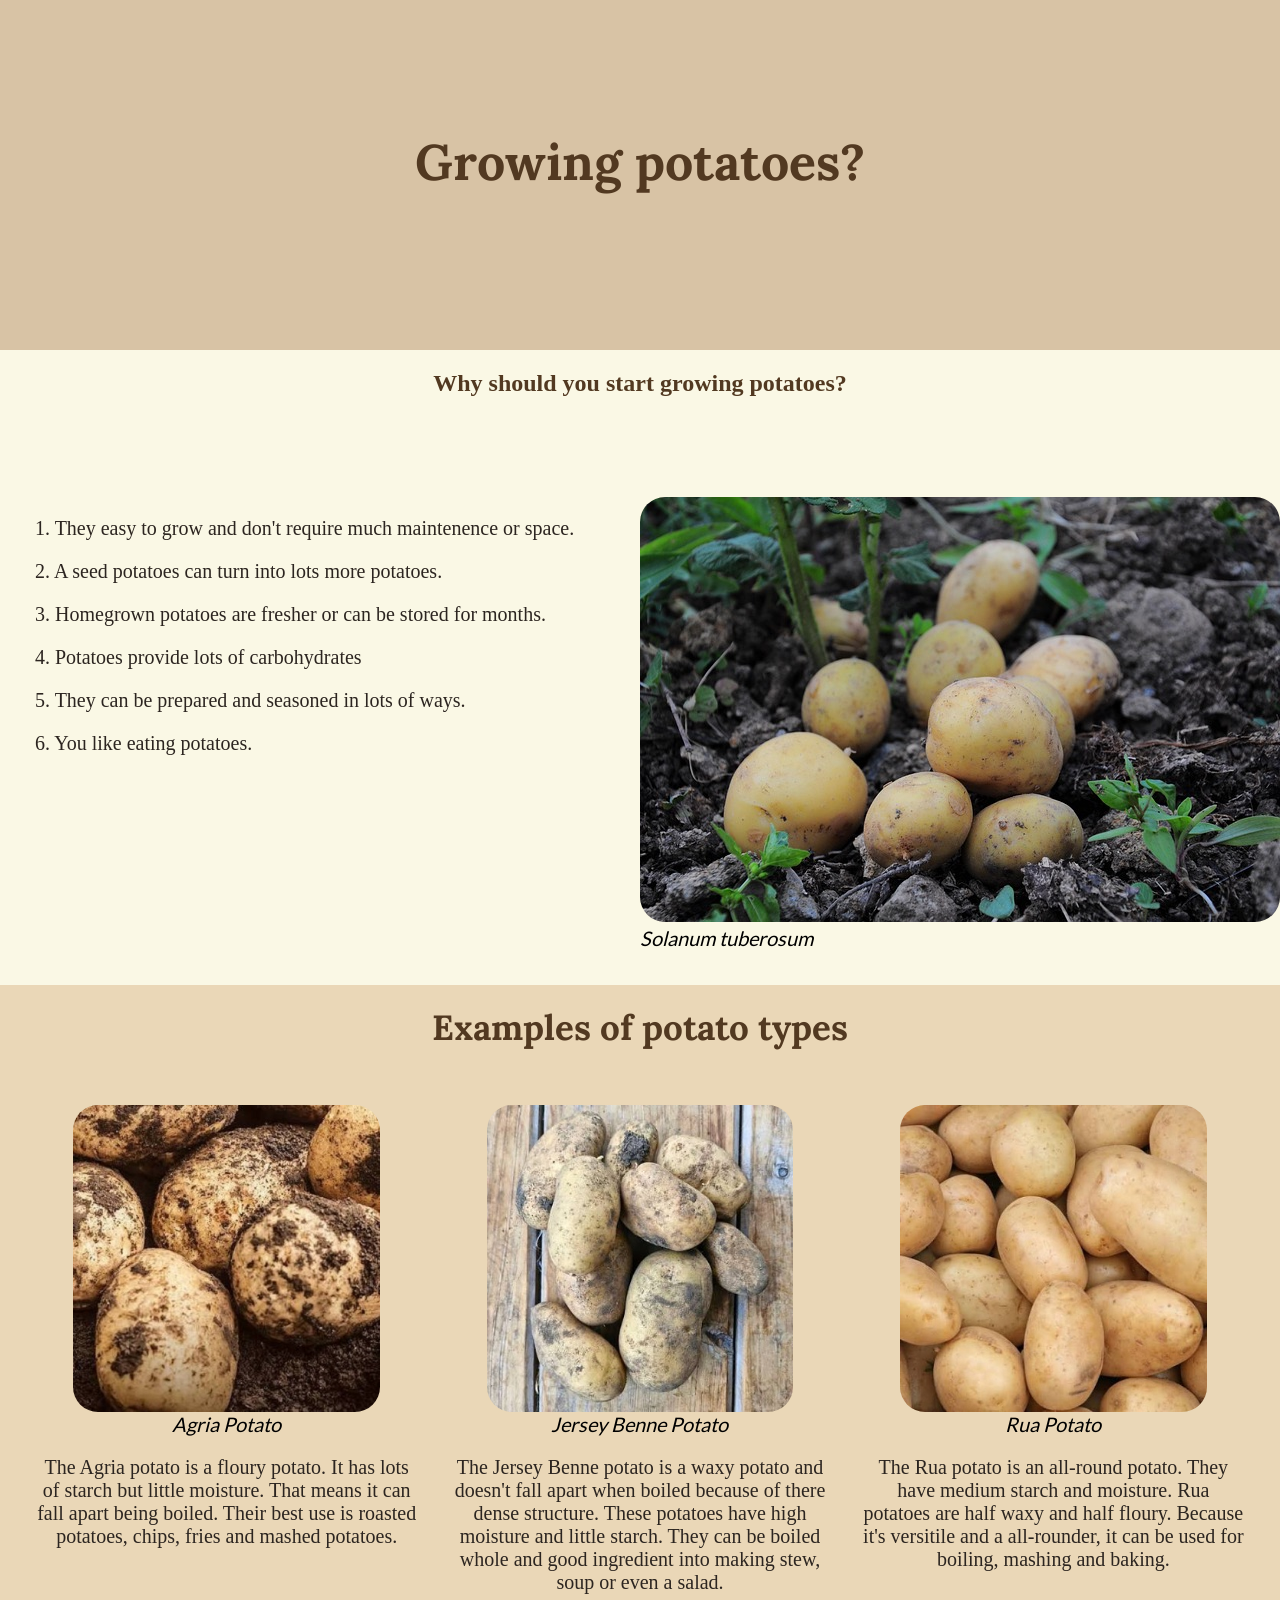
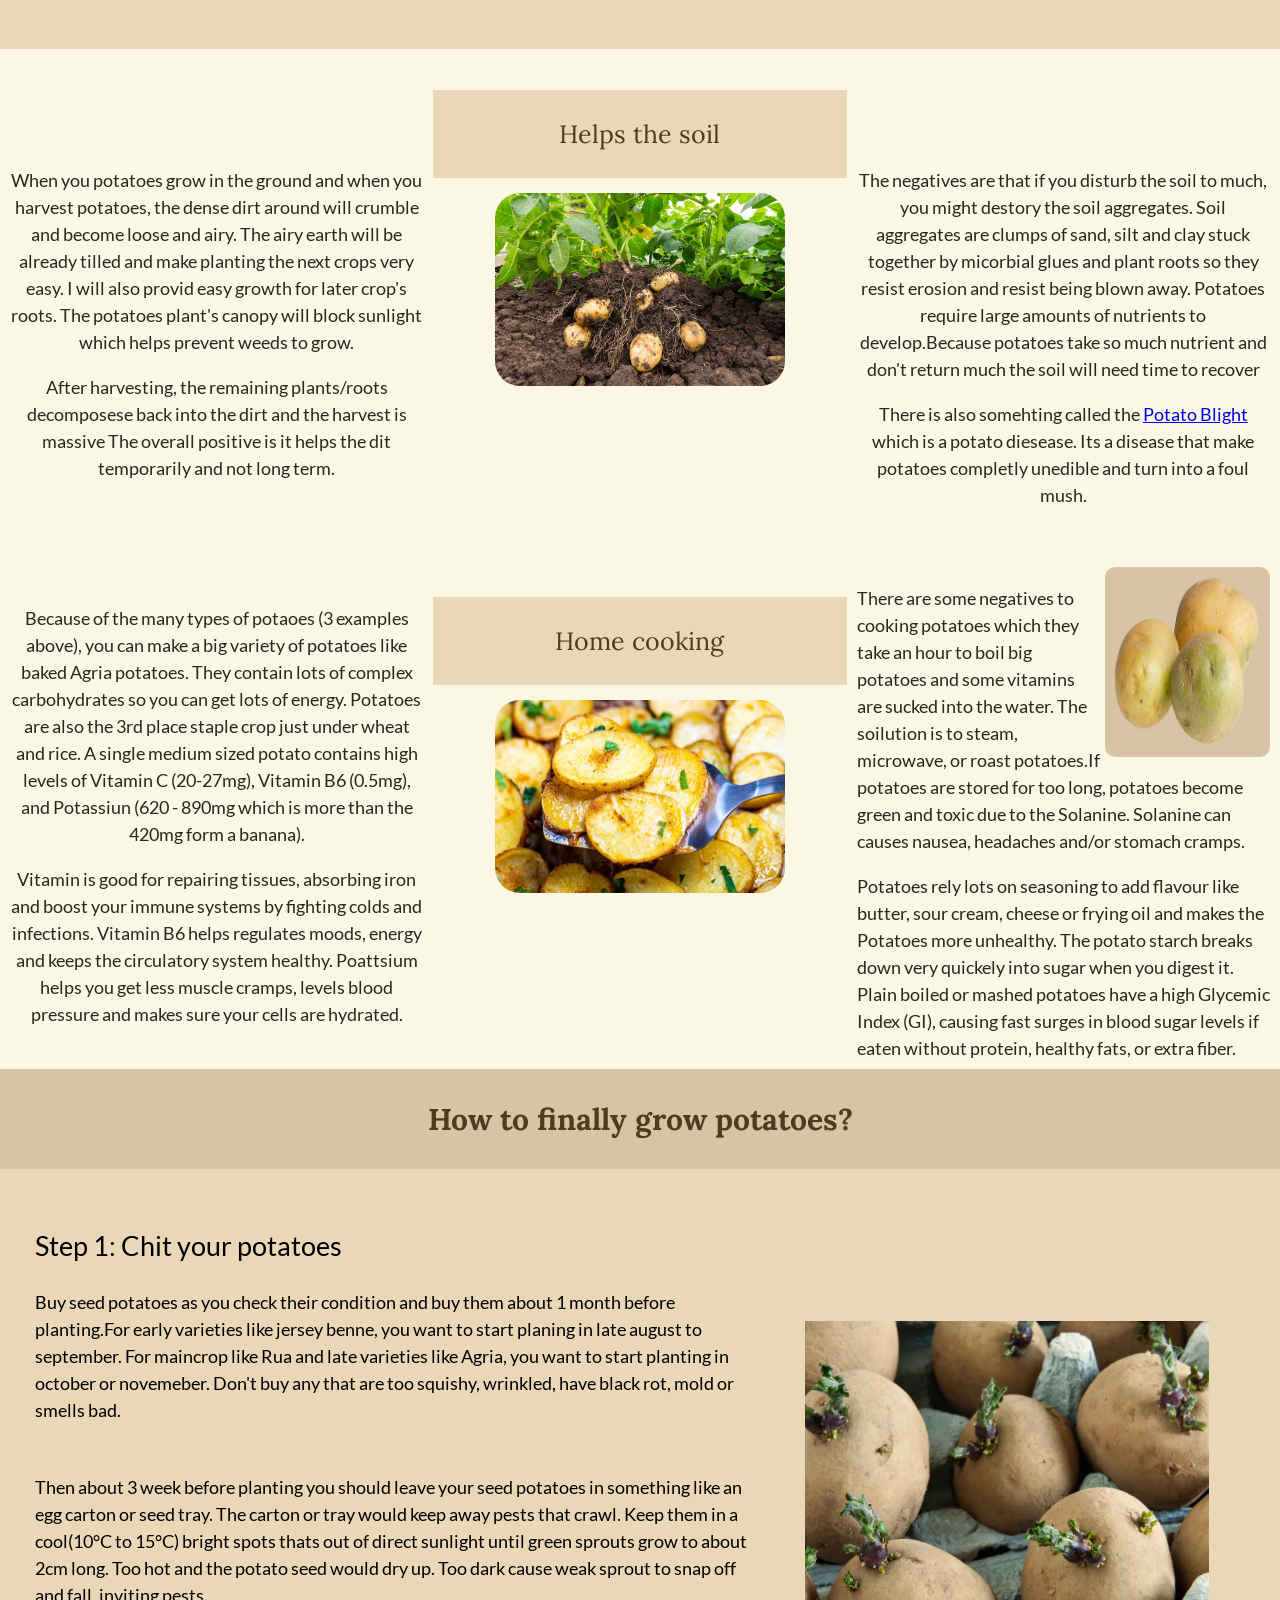
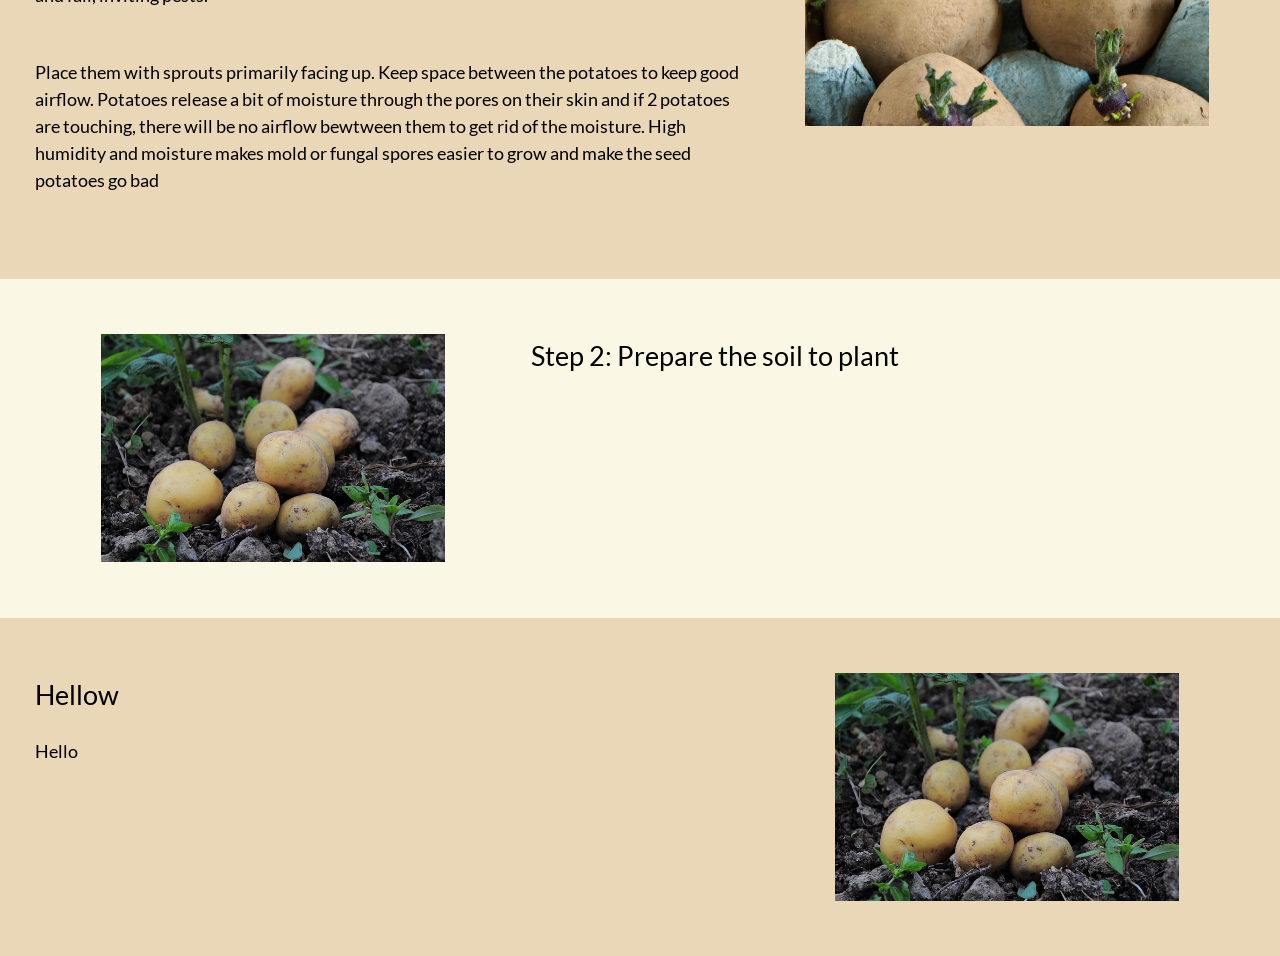
==== Index.html @ 41717a01 "+rounded image + Step 2 begining finsiheds Step1" ====
<!DOCTYPE html>
<html lang="en">
<head>
    <meta charset="UTF-8">
    <meta name="viewport" content="width=device-width, initial-scale=1.0">
    <link rel="stylesheet" href="Style.css">
    <title>Document</title>
</head>
<body class="body">
    <!--Main banner-->
    <section class="headerbg">
        <h1 class="header">Growing potatoes?</h1>
    </section>
    <h2 class="introh2">
        Why should you start growing potatoes?
        </h2>
      <!--Two columns layout start-->
      <section class="intro">
        <div class="text-1">
           <p>1. They easy to grow and don't require much maintenence or space.</p> 
           <p>2. A seed potatoes can turn into lots more potatoes. </p>
           <p>3. Homegrown potatoes are fresher or can be stored for months.</p>
           <p>4. Potatoes provide lots of carbohydrates</p>
           <p>5. They can be prepared and seasoned in lots of ways.</p>
           <p>6. You like eating potatoes.</p>
        </div>
        <div class="intro-img">
            <img src="./Images/intro-potato.jpg" alt="potato-garden" class="img">
            <div class="image-text">Solanum tuberosum</div>
        </div>
      </section>
      <!---grid heading-->
      <section class="gridhead">
        Examples of potato types
      </section>
      <!---A grid layout of Potato types-->
      <section class="grid">
      <div class="Potato-img">
      <img src="./Images/agria.jpg" alt="Agria" class="grid-img">
            <div class="image-text">Agria Potato</div>
      <p class="gridtext">The Agria potato is a floury potato. It has lots of starch but little moisture. That means it can fall apart being boiled. Their best use is roasted potatoes, chips, fries and mashed potatoes.</p>
      </div>
      <div class="Potato-img">
      <img src="./Images/jersey-benne.jpg" alt="Jersey-Benne" class="grid-img">
            <div class="image-text">Jersey Benne Potato</div>
      <p class="gridtext">The Jersey Benne potato is a waxy potato and doesn't fall apart when boiled because of there dense structure. These potatoes have high moisture and little starch. They can be boiled whole and good ingredient into making stew, soup or even a salad.</p>
      </div>
      <div class="Potato-img">
      <img src="./Images/rua.jpg" alt="Rua" class="grid-img">
            <div class="image-text">Rua Potato</div>
      <p class="gridtext">The Rua potato is an all-round potato. They have medium starch and moisture. Rua potatoes are half waxy and half floury. Because it's versitile and a all-rounder, it can be used for boiling, mashing and baking.</p>
      </div>
      </section>
      <!---Grid variation for uses of potatoes-->
      <section class="grid2">
        <div class="grid2-text">
      <p>When you potatoes grow in the ground and when you harvest potatoes, the dense dirt around will crumble and become loose and airy. The airy earth will be already tilled and make planting the next crops very easy. I will also provid easy growth for later crop's roots. The potatoes plant's canopy will block sunlight which helps prevent weeds to grow. </p>
      <p>After harvesting, the remaining plants/roots decomposese back into the dirt and the harvest is massive  The overall positive is it helps the dit temporarily and not long term.</p>
        </div>
        <div class="grid2-grid">
          <div class="titlebox">Helps the soil</div>
          <img src="./Images/potato-soil.jpg" alt="Potato in soil" class="grid2-img">
        </div>
          <div class="grid2-text">
      <p>The negatives are that if you disturb the soil to much, you might destory the soil aggregates. Soil aggregates are clumps of sand, silt and clay stuck together by micorbial glues and plant roots so they resist erosion and resist being blown away. Potatoes require large amounts of nutrients to develop.Because potatoes take so much nutrient and don't return much the soil will need time to recover</p> 
      <p>There is also somehting called the <a href="Blight.html">Potato Blight</a> which is a potato diesease. Its a disease that make potatoes completly unedible and turn into a foul mush.</p> 
        </div>
          <div class="grid2-text3">
      <p>Because of the many types of potaoes (3 examples above), you can make a big variety of potatoes like baked Agria potatoes. They contain lots of complex carbohydrates so you can get lots of energy. Potatoes are also the 3rd place staple crop just under wheat and rice. A single medium sized potato contains high levels of Vitamin C (20-27mg), Vitamin B6 (0.5mg), and Potassiun (620 - 890mg which is more than the 420mg form a banana).</p>
      <p> Vitamin is good for repairing tissues, absorbing iron and boost your immune systems by fighting colds and infections. Vitamin B6 helps regulates moods, energy and keeps the circulatory system healthy.  Poattsium helps you get less muscle cramps, levels blood pressure and makes sure your cells are hydrated.</p>
        </div>
        <div class="grid2-grid">
          <div class="titlebox">Home cooking</div>
          <img src="./Images/baked-potato.jpg" alt="Baked-potato" class="grid2-img">
        </div>
        <div class="grid2-text4"><img src="./Images/green-potato.jpg" alt="green-potato" class="grid2-img4">
      <p>There are some negatives to cooking potatoes which they take an hour to boil big potatoes and some vitamins are sucked into the water. The soilution is to steam, microwave, or roast potatoes.If potatoes are stored for too long, potatoes become green and toxic due to the Solanine. Solanine can causes nausea, headaches and/or stomach cramps.</p>
      
      <p>Potatoes rely lots on seasoning to add flavour like butter, sour cream, cheese or frying oil and makes the Potatoes more unhealthy. The potato starch breaks down very quickely into sugar when you digest it. Plain boiled or mashed potatoes have a high Glycemic Index (GI), causing fast surges in blood sugar levels if eaten without protein, healthy fats, or extra fiber. </p>
        </div>
      </section>
      <!---The first sub header banner-->
      <section class="bannerbg1">
        <h3 class="bannertext1">
        How to finally grow potatoes?
      </h3>
      </section>
      <!---Alternating format steps-->
      <section class="alt2">
        <div class="s1text">
          <h1>Step 1: Chit your potatoes</h1>
          <p class="T1">Buy seed potatoes as you check their condition and buy them about 1 month before planting.For early varieties like jersey benne, you want to start planing in late august to september. For maincrop like Rua and late varieties like Agria, you want to start planting in october or novemeber. Don't buy any that are too squishy, wrinkled, have black rot, mold or smells bad.</p>
          <p class="T1">Then about 3 week before planting you should leave your seed potatoes in something like an egg carton or seed tray. The carton or tray would keep away pests that crawl. Keep them in a cool(10°C to 15°C) bright spots thats out of direct sunlight until green sprouts grow to about 2cm long. Too hot and the potato seed would dry up. Too dark cause weak sprout to snap off and fall, inviting pests.</p>
          <p class="T1"> Place them with sprouts primarily facing up. Keep space between the potatoes to keep good airflow. Potatoes release a bit of moisture through the pores on their skin and if 2 potatoes are touching, there will be no airflow bewtween them to get rid of the moisture. High humidity and moisture makes mold or fungal spores easier to grow and make the seed potatoes go bad</p>
        </div>
        <div class="s1image">
        <img src="./Images/chit-potatoes.jpg" alt="potato-garden" class="img">
        </div>
      </section>
      <section class="alt1">
        <div class="s1image">
        <img src="./Images/intro-potato.jpg" alt="potato-garden" class="img">
        </div>
        <div class="s1text">
          <h1>Step 2: Prepare the soil to plant</h1>
          
        </div>
      </section>
      <section class="alt2">
        <div class="s1text">
          <h1>Hellow</h1>
          Hello
        </div>
        <div class="s1image">
        <img src="./Images/intro-potato.jpg" alt="potato-garden" class="img">
        </div>
      </section>
</body>
---- Style.css ----
@font-face {
    font-family: 'Lora-Local';
    src: url('fonts/Lora/Lora-VariableFont_wght.ttf') format('truetype');
    font-weight: 100 900; 
    font-style: normal;
}
@font-face {
    font-family: 'Lota-Local';
    src: url('fonts/Lato/Lato-Regular.ttf') format('truetype');
    font-weight: 100 900; 
    font-style: normal;
}

.body{
    margin: 0px;
    background-color: #FAF8E5;
}

.headerbg{
    height: 350px;
    background-color: #D8C3A5;
}

.header{
    color: #523921;
    text-align: center;
    transform: translateY(130px); /*this will move the header text down*/
    font-size: 50px;
    font-family:"Lora-Local", serif;
    margin-top: 0px;
}

.intro{
    display: grid;
    grid-template-columns: 3fr 2fr;
    margin: 35px 0px 35px 35px;
    gap: 20px;
}

.introh2{
    text-align: center;
    margin-bottom: 100px;
    color: #523921;
}

.img{
    border-radius: 25px;
}
.text-1{
    font-size: 20px;
    color:#2C2520;
}

.image-text{
    font-family: "Lota-Local", serif;
    font-style: italic;
    font-size: 20px;
}

.gridhead{
    background-color: #EAD7B7;
    text-align: center;
    font-size: 35px;
    font-family: "Lora-Local", serif;
    color:#523921;
    padding: 20px;
    font-weight: bold;
}

.grid{
    display: grid;
    grid-template-columns: 1fr 1fr 1fr;
    padding: 35px;
    gap: 30px;
    min-height: 300px;
    background-color: #EAD7B7;
    height: auto;
    align-items: start; /*keeps boxs  thatsame length*/
    
}

.gridtext{
    font-size: 20px;
    font-family: "Lota-Local, serif";
    color: #2C2520;
}

.Potato-img{
    display: flex; /*this push the inside of the grid layout into the boxes so they don't leak out*/
    flex-direction: column;
    align-items: center;
    text-align: center;
    height: auto;
    border-radius: 25px;
}

.grid-img{
    height: 80%;
    width: 80%;
    border-radius: 25px;
}

.grid2{
    display: grid;
    grid-template-columns: 1fr 1fr 1fr;
    gap: 10px;
    max-height: 1000px;
    margin-left: 10px;
    margin-right: 10px;
    margin-bottom: 20px;
}

.grid2-text{
    text-align: center;
    font-family: "Lota-Local",serif;
    color: #2C2520;
    line-height: 1.5;
    font-size: 18px;
    transform: translateY(100px);
}


.titlebox{
    height: 88px;
    width: 100%;
    background-color: #EAD7B7;
    margin-bottom: 15px ;
    display: flex;
    justify-content: center;
    align-items: center;
    font-family: "Lora-Local",serif;
    font-size: 25px;
    color: #523921;
}

.grid2-grid{
    display: flex;
    flex-direction: column;
    align-items: center;
    justify-content: center;
    text-align: center;
    margin-bottom: 30px;
    margin-top: 30px;
}

.grid2-img{
    width: 70%;
    height: auto;
    border-radius: 25px;
}

.grid2-text3{
    text-align: center;
    font-family: "Lota-Local",serif;
    color: #2C2520;
    margin-top: 130px;
    line-height: 1.5;
    font-size: 18px;
    transform: translateY(20px);
}

.grid2-text4{
    text-align: left;
    font-family: "Lota-Local",serif;
    color: #2C2520;
    margin-top: 130px;
    line-height: 1.5;
    font-size: 18px;
}

.grid2-img4{
    width: 35%;
    height: 35%;
    margin-left: 5px;
    float: right; /* shift the image to the right top automatically*/
    background-color: #D8C3A5;
    padding: 10px;
    border-radius: 10px;
}


.bannertext1{
    text-align: center;
    font-family: "Lora-Local", serif;
    color: #523921;
    font-size: 30px;
}

.bannerbg1{
    height: 100px;
    background-color:#D8C3A5;;
    display: flex;
    align-items: center;
    justify-content: center;
}

.alt1{
    display: grid;
    grid-template-columns: 2fr 3fr;
    padding: 35px 35px 35px 35px;
    gap: 20px;
    min-height: 200px;
}

.alt2{
    display: grid;
    grid-template-columns: 3fr 2fr;
    padding: 35px 35px 35px 35px;
    gap: 20px;
    min-height: 200px;
    background-color: #EAD7B7;
}

.s1image{
    display: flex;
    justify-content: center;
    align-items: center;
}

.s1image img{
    width: 85%;
    height: 85%;
    object-fit: contain; 
    align-items: center;
    border-radius: 25px;
}

.s1text{
    font-family: "Lota-Local", serif;
    font-size: 18px;
    line-height: 1.5;
}

.T1{
    margin-bottom: 50px;
}
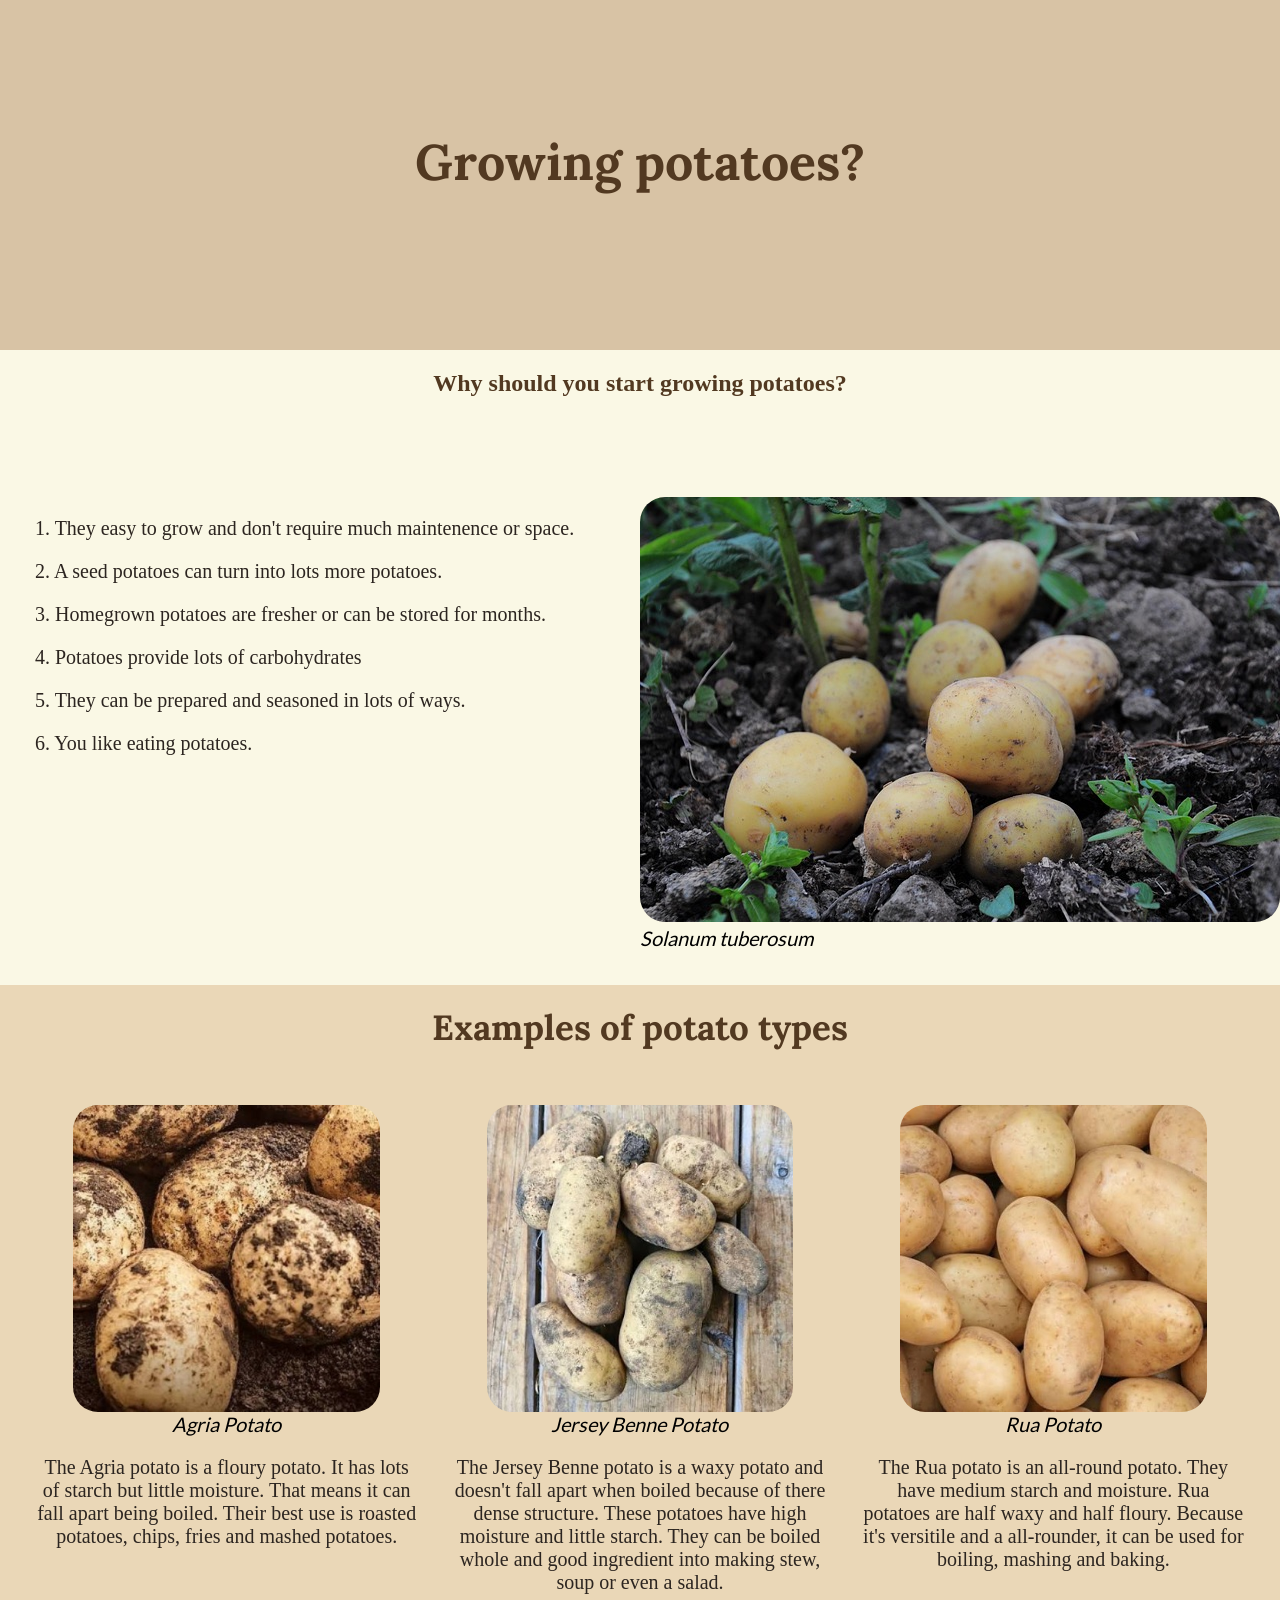
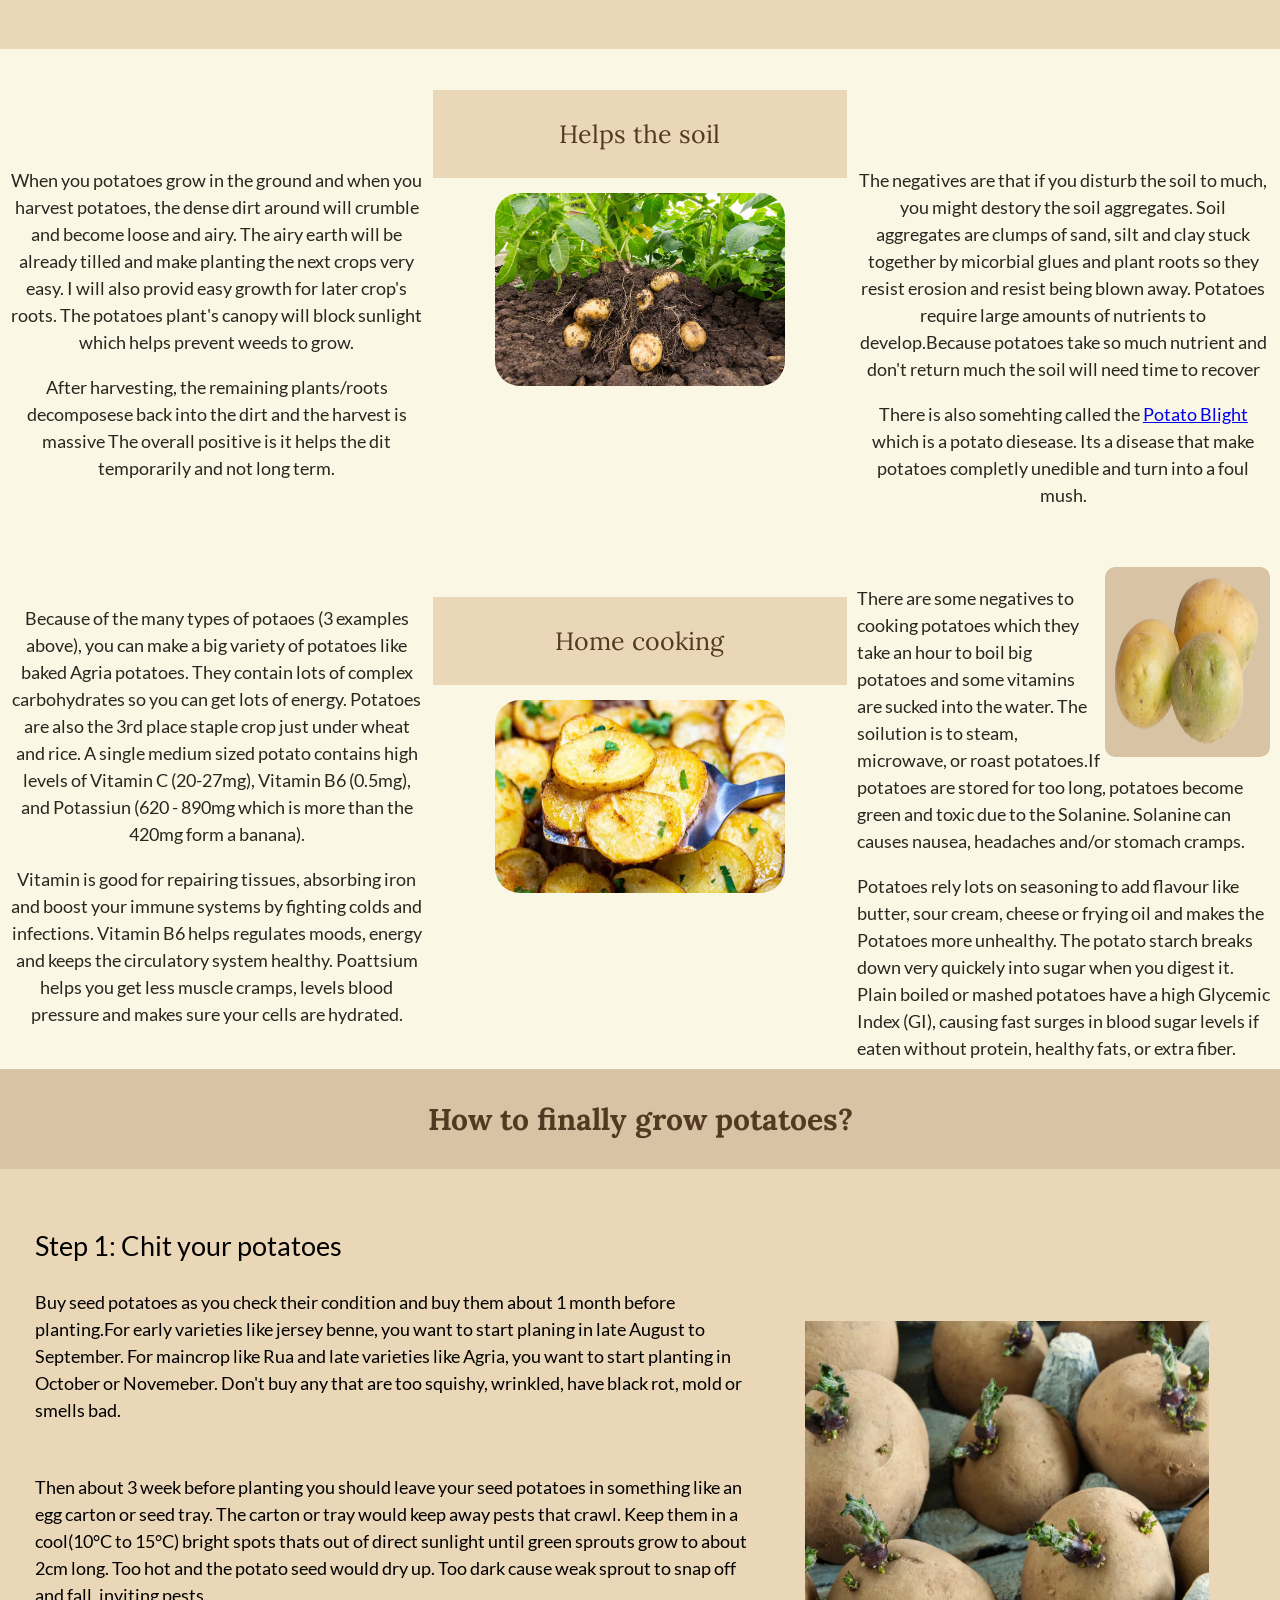
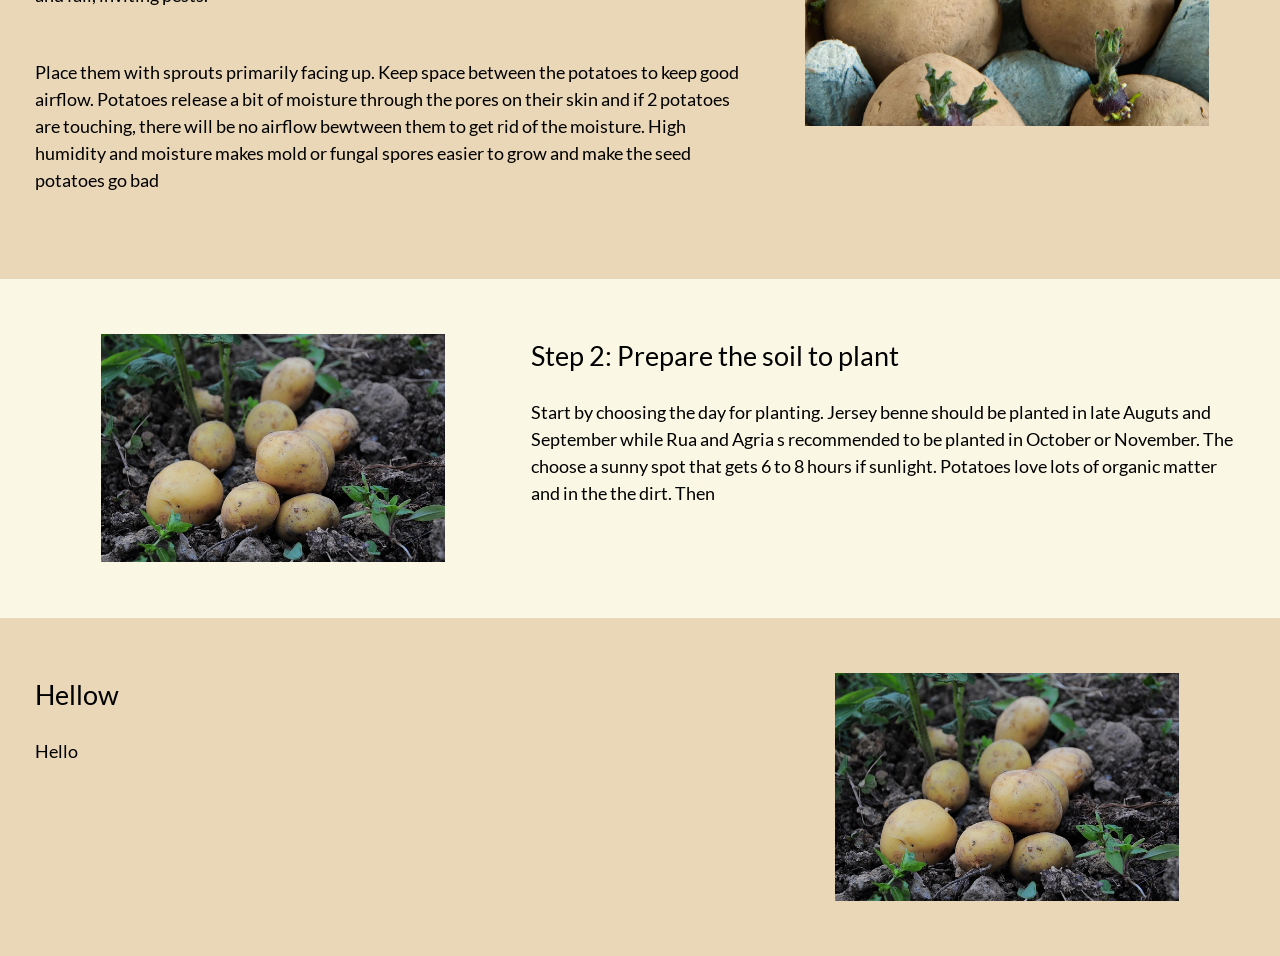
==== commit 8a6af2a7: "includ ethsi into the prevoius commit" ====
--- a/Index.html
+++ b/Index.html
@@ -89,7 +89,7 @@
       <section class="alt2">
         <div class="s1text">
           <h1>Step 1: Chit your potatoes</h1>
-          <p class="T1">Buy seed potatoes as you check their condition and buy them about 1 month before planting.For early varieties like jersey benne, you want to start planing in late august to september. For maincrop like Rua and late varieties like Agria, you want to start planting in october or novemeber. Don't buy any that are too squishy, wrinkled, have black rot, mold or smells bad.</p>
+          <p class="T1">Buy seed potatoes as you check their condition and buy them about 1 month before planting.For early varieties like jersey benne, you want to start planing in late August to September. For maincrop like Rua and late varieties like Agria, you want to start planting in October or Novemeber. Don't buy any that are too squishy, wrinkled, have black rot, mold or smells bad.</p>
           <p class="T1">Then about 3 week before planting you should leave your seed potatoes in something like an egg carton or seed tray. The carton or tray would keep away pests that crawl. Keep them in a cool(10°C to 15°C) bright spots thats out of direct sunlight until green sprouts grow to about 2cm long. Too hot and the potato seed would dry up. Too dark cause weak sprout to snap off and fall, inviting pests.</p>
           <p class="T1"> Place them with sprouts primarily facing up. Keep space between the potatoes to keep good airflow. Potatoes release a bit of moisture through the pores on their skin and if 2 potatoes are touching, there will be no airflow bewtween them to get rid of the moisture. High humidity and moisture makes mold or fungal spores easier to grow and make the seed potatoes go bad</p>
         </div>
@@ -103,7 +103,7 @@
         </div>
         <div class="s1text">
           <h1>Step 2: Prepare the soil to plant</h1>
-          
+          Start by choosing the day for planting. Jersey benne should be planted in late Auguts and September while Rua and Agria s recommended to be planted in October or November. The choose a sunny spot that gets 6 to 8 hours if sunlight. Potatoes love lots of organic matter and in the the dirt. Then 
         </div>
       </section>
       <section class="alt2">
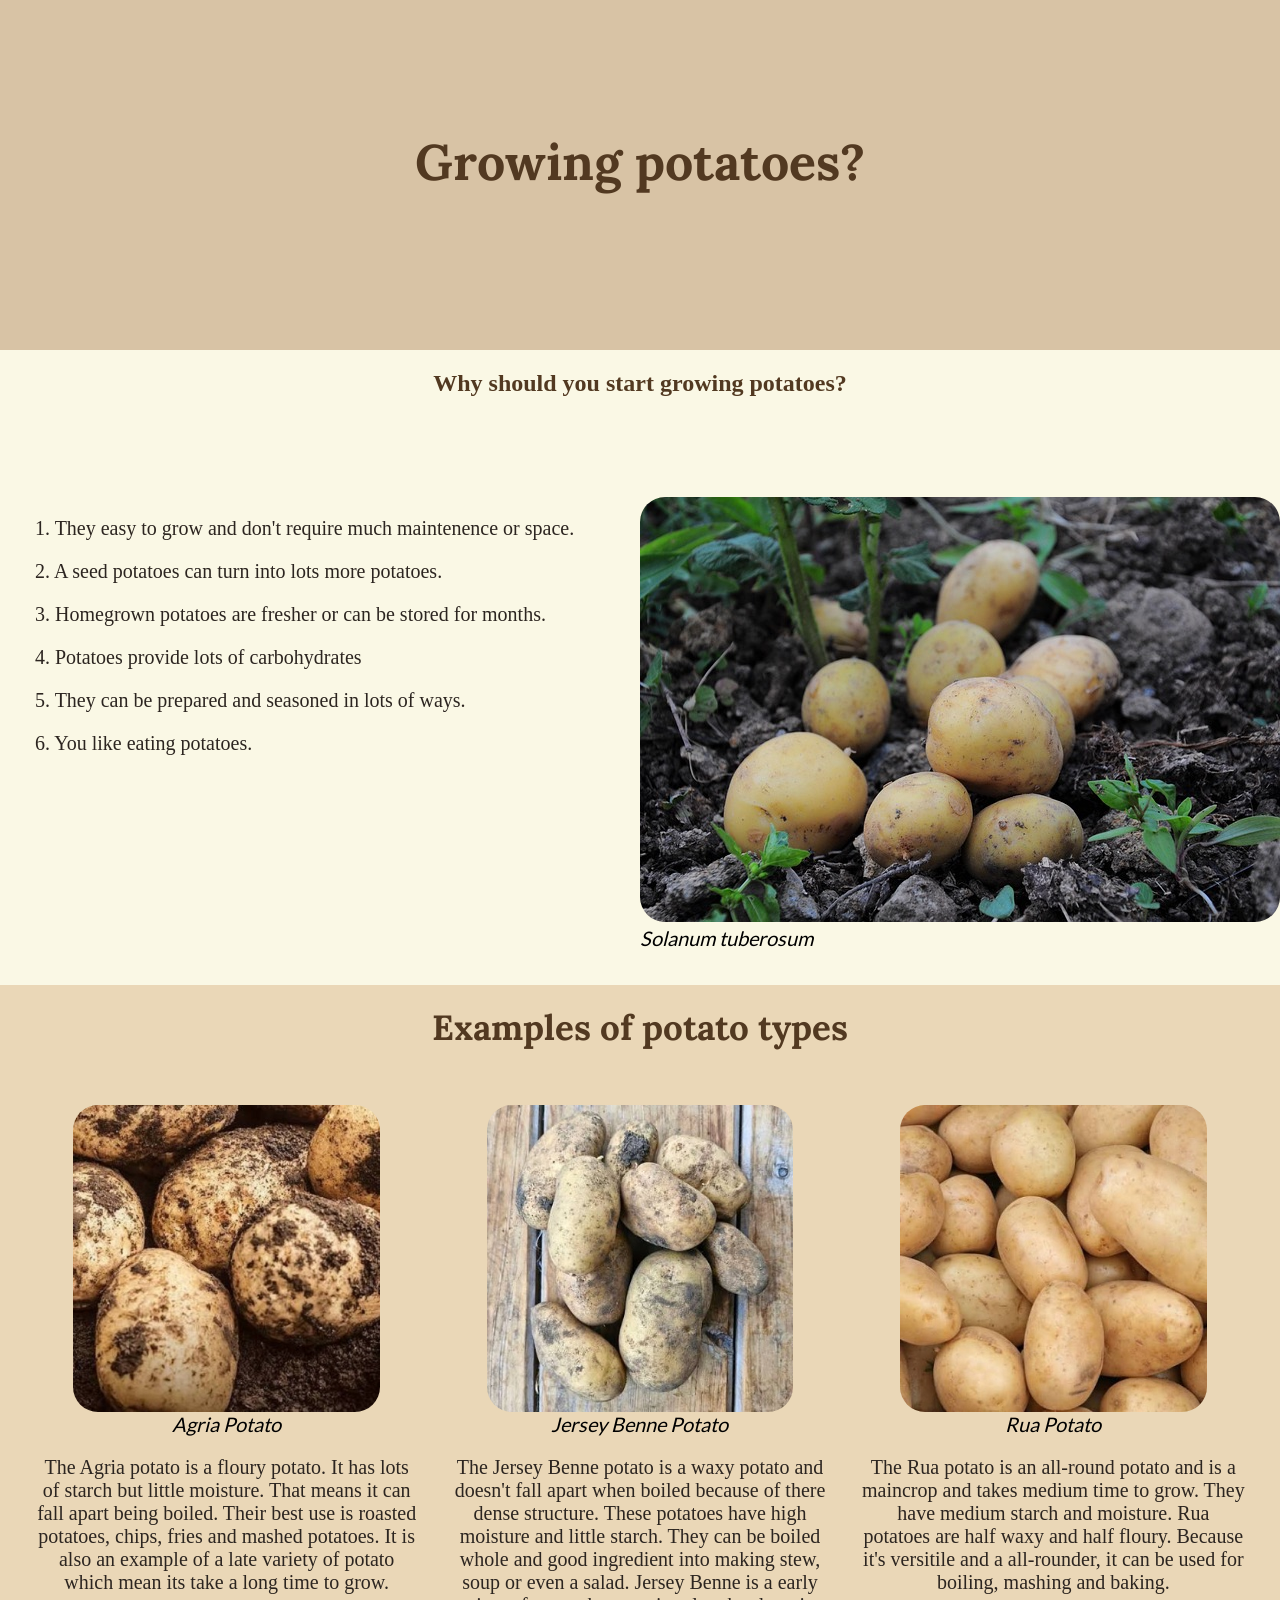
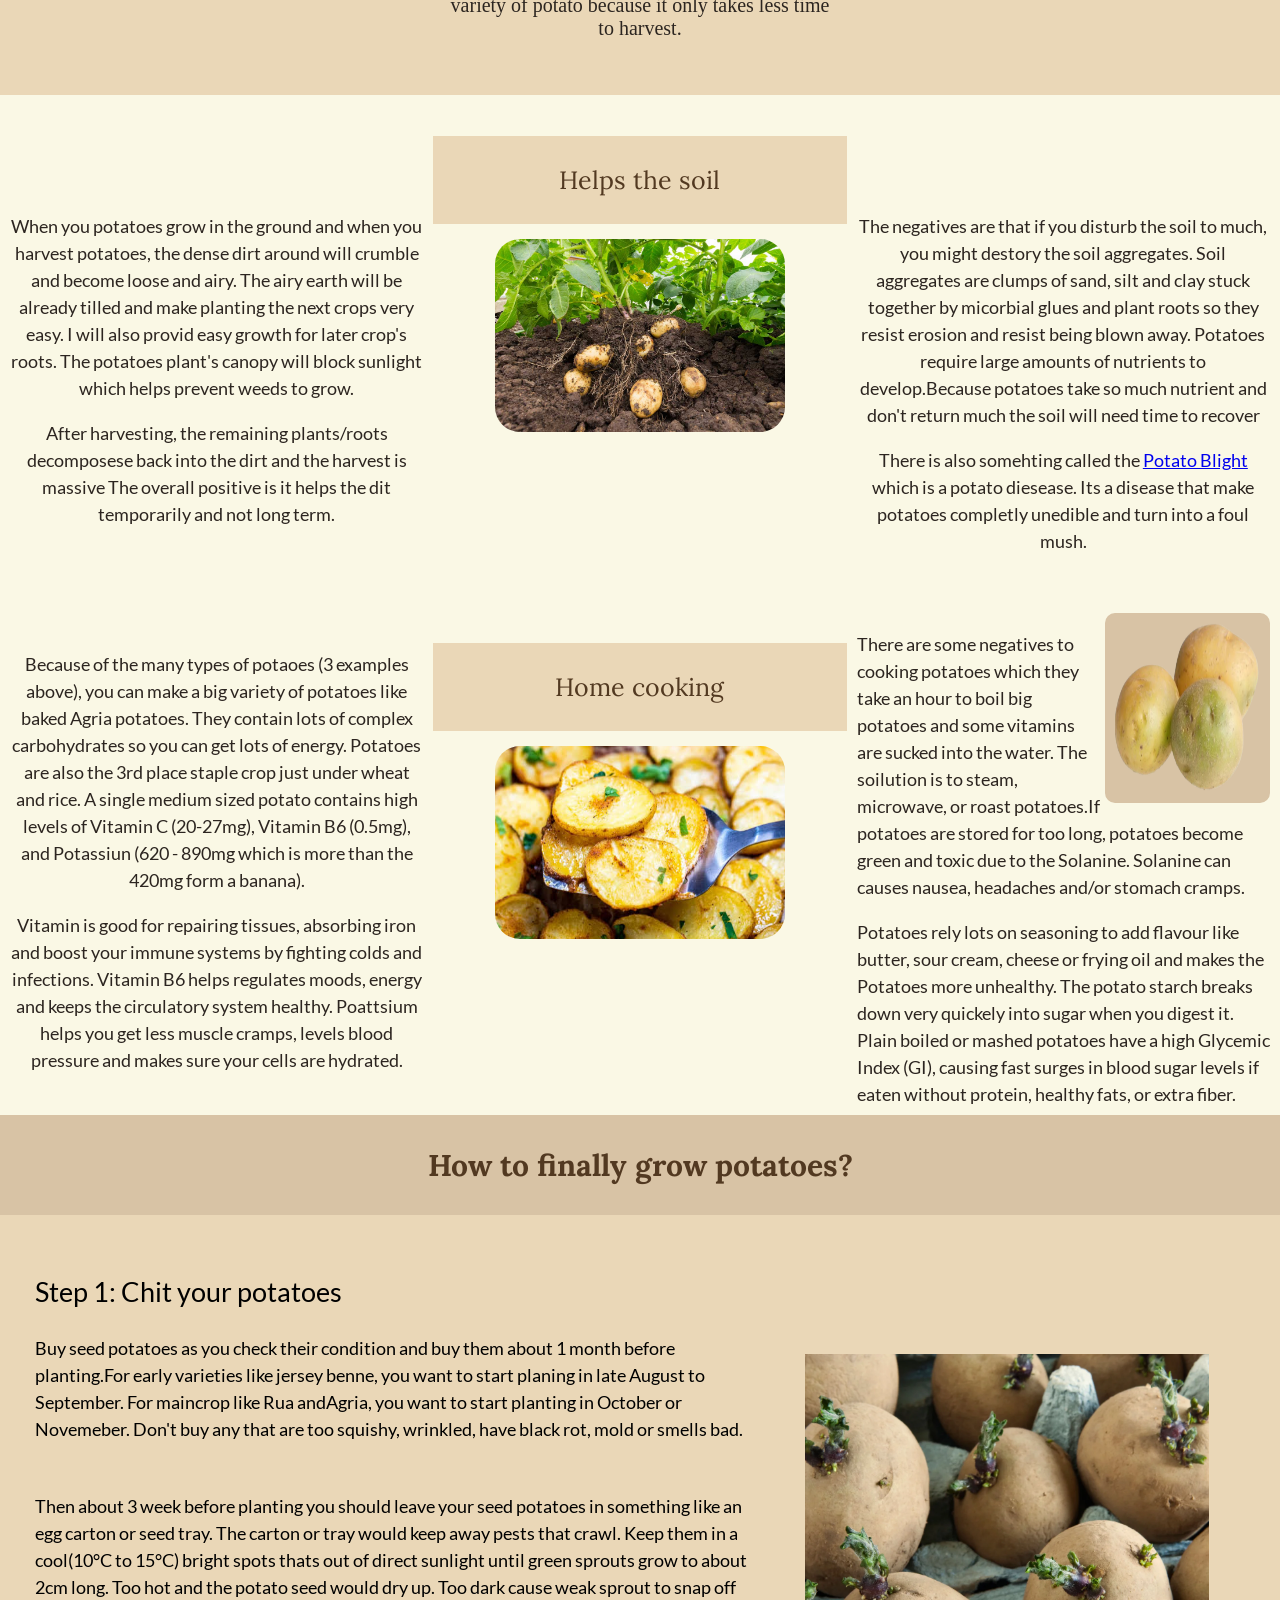
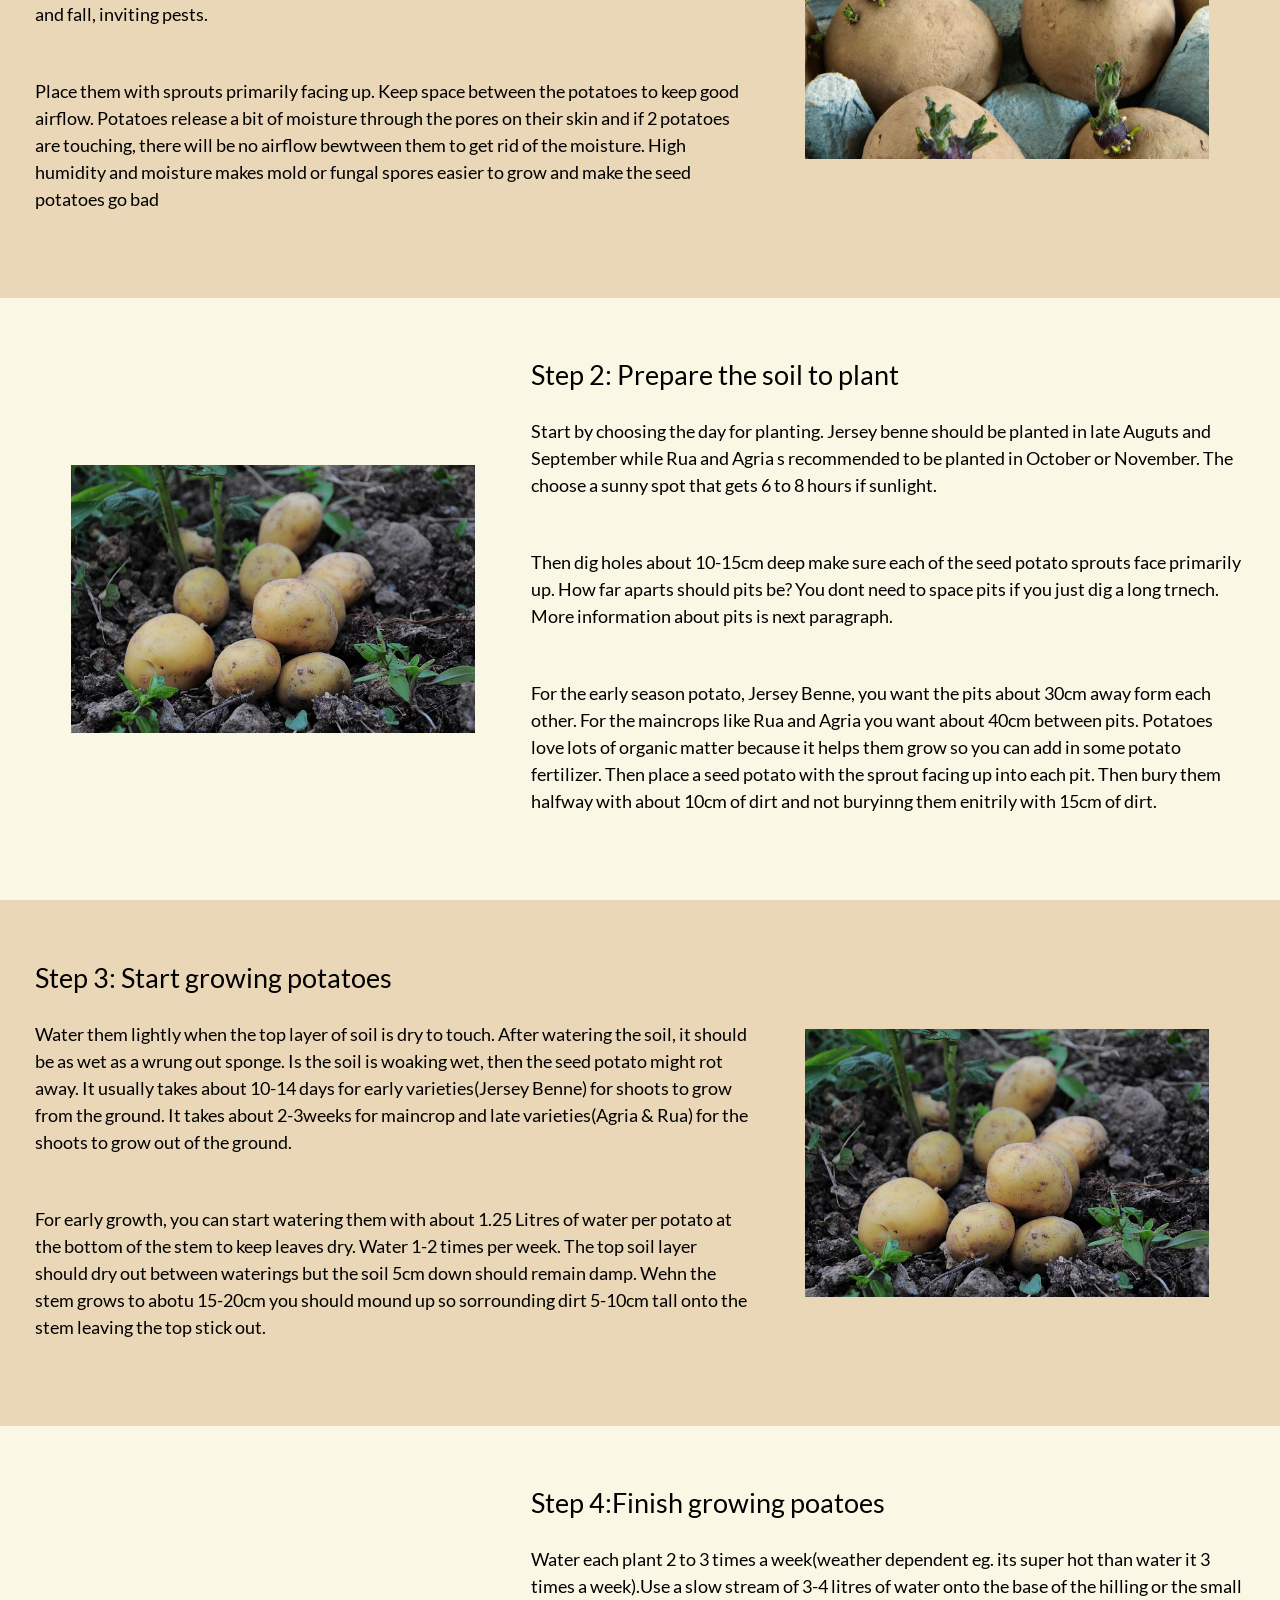
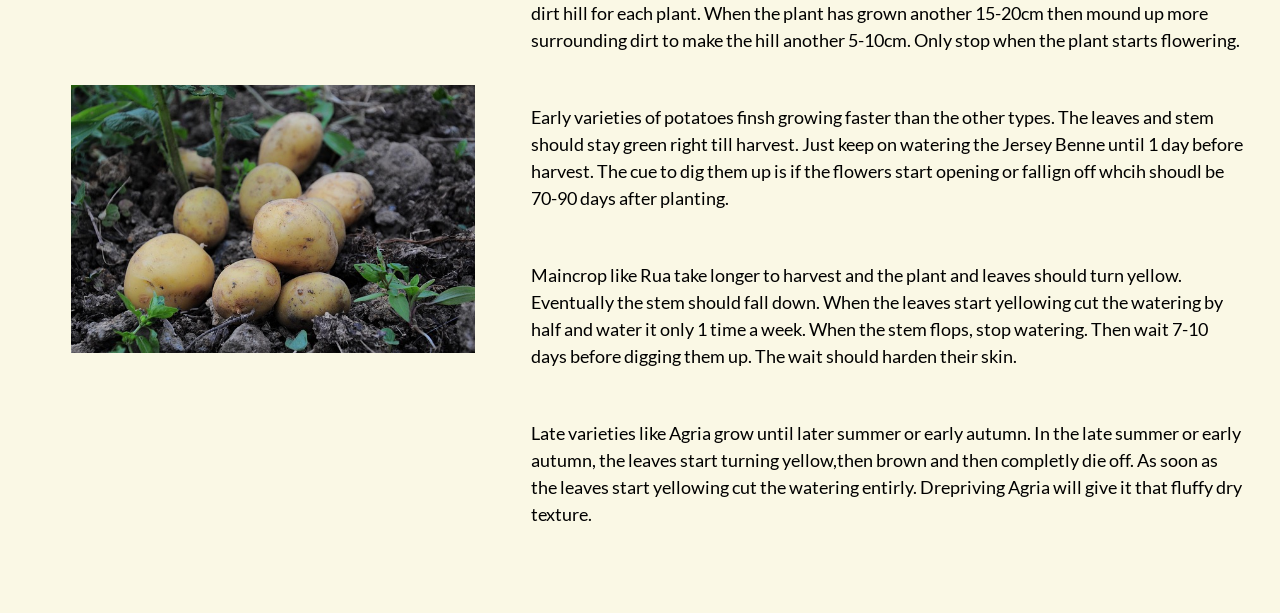
==== commit 02544f9d: "Finished text content" ====
--- a/Index.html
+++ b/Index.html
@@ -38,17 +38,17 @@
       <div class="Potato-img">
       <img src="./Images/agria.jpg" alt="Agria" class="grid-img">
             <div class="image-text">Agria Potato</div>
-      <p class="gridtext">The Agria potato is a floury potato. It has lots of starch but little moisture. That means it can fall apart being boiled. Their best use is roasted potatoes, chips, fries and mashed potatoes.</p>
+      <p class="gridtext">The Agria potato is a floury potato. It has lots of starch but little moisture. That means it can fall apart being boiled. Their best use is roasted potatoes, chips, fries and mashed potatoes. It is also an example of a late variety of potato which mean its take a long time to grow.</p>
       </div>
       <div class="Potato-img">
       <img src="./Images/jersey-benne.jpg" alt="Jersey-Benne" class="grid-img">
             <div class="image-text">Jersey Benne Potato</div>
-      <p class="gridtext">The Jersey Benne potato is a waxy potato and doesn't fall apart when boiled because of there dense structure. These potatoes have high moisture and little starch. They can be boiled whole and good ingredient into making stew, soup or even a salad.</p>
+      <p class="gridtext">The Jersey Benne potato is a waxy potato and doesn't fall apart when boiled because of there dense structure. These potatoes have high moisture and little starch. They can be boiled whole and good ingredient into making stew, soup or even a salad. Jersey Benne is a early variety of potato because it only takes less time to harvest.</p>
       </div>
       <div class="Potato-img">
       <img src="./Images/rua.jpg" alt="Rua" class="grid-img">
             <div class="image-text">Rua Potato</div>
-      <p class="gridtext">The Rua potato is an all-round potato. They have medium starch and moisture. Rua potatoes are half waxy and half floury. Because it's versitile and a all-rounder, it can be used for boiling, mashing and baking.</p>
+      <p class="gridtext">The Rua potato is an all-round potato and is a maincrop and takes medium time to grow. They have medium starch and moisture. Rua potatoes are half waxy and half floury. Because it's versitile and a all-rounder, it can be used for boiling, mashing and baking.</p>
       </div>
       </section>
       <!---Grid variation for uses of potatoes-->
@@ -63,7 +63,7 @@
         </div>
           <div class="grid2-text">
       <p>The negatives are that if you disturb the soil to much, you might destory the soil aggregates. Soil aggregates are clumps of sand, silt and clay stuck together by micorbial glues and plant roots so they resist erosion and resist being blown away. Potatoes require large amounts of nutrients to develop.Because potatoes take so much nutrient and don't return much the soil will need time to recover</p> 
-      <p>There is also somehting called the <a href="Blight.html">Potato Blight</a> which is a potato diesease. Its a disease that make potatoes completly unedible and turn into a foul mush.</p> 
+      <p>There is also somehting called the <a href="info.html">Potato Blight</a> which is a potato diesease. Its a disease that make potatoes completly unedible and turn into a foul mush.</p> 
         </div>
           <div class="grid2-text3">
       <p>Because of the many types of potaoes (3 examples above), you can make a big variety of potatoes like baked Agria potatoes. They contain lots of complex carbohydrates so you can get lots of energy. Potatoes are also the 3rd place staple crop just under wheat and rice. A single medium sized potato contains high levels of Vitamin C (20-27mg), Vitamin B6 (0.5mg), and Potassiun (620 - 890mg which is more than the 420mg form a banana).</p>
@@ -89,7 +89,7 @@
       <section class="alt2">
         <div class="s1text">
           <h1>Step 1: Chit your potatoes</h1>
-          <p class="T1">Buy seed potatoes as you check their condition and buy them about 1 month before planting.For early varieties like jersey benne, you want to start planing in late August to September. For maincrop like Rua and late varieties like Agria, you want to start planting in October or Novemeber. Don't buy any that are too squishy, wrinkled, have black rot, mold or smells bad.</p>
+          <p class="T1">Buy seed potatoes as you check their condition and buy them about 1 month before planting.For early varieties like jersey benne, you want to start planing in late August to September. For maincrop like Rua andAgria, you want to start planting in October or Novemeber. Don't buy any that are too squishy, wrinkled, have black rot, mold or smells bad.</p>
           <p class="T1">Then about 3 week before planting you should leave your seed potatoes in something like an egg carton or seed tray. The carton or tray would keep away pests that crawl. Keep them in a cool(10°C to 15°C) bright spots thats out of direct sunlight until green sprouts grow to about 2cm long. Too hot and the potato seed would dry up. Too dark cause weak sprout to snap off and fall, inviting pests.</p>
           <p class="T1"> Place them with sprouts primarily facing up. Keep space between the potatoes to keep good airflow. Potatoes release a bit of moisture through the pores on their skin and if 2 potatoes are touching, there will be no airflow bewtween them to get rid of the moisture. High humidity and moisture makes mold or fungal spores easier to grow and make the seed potatoes go bad</p>
         </div>
@@ -103,16 +103,32 @@
         </div>
         <div class="s1text">
           <h1>Step 2: Prepare the soil to plant</h1>
-          Start by choosing the day for planting. Jersey benne should be planted in late Auguts and September while Rua and Agria s recommended to be planted in October or November. The choose a sunny spot that gets 6 to 8 hours if sunlight. Potatoes love lots of organic matter and in the the dirt. Then 
+          <p class="T1">Start by choosing the day for planting. Jersey benne should be planted in late Auguts and September while Rua and Agria s recommended to be planted in October or November. The choose a sunny spot that gets 6 to 8 hours if sunlight.</p>
+          <p class="T1">Then dig holes about 10-15cm deep make sure each of the seed potato sprouts face primarily up. How far aparts should pits be? You dont need to space pits if you just dig a long trnech. More information about pits is next paragraph.</p>
+          <p class="T1">For the early season potato, Jersey Benne, you want the pits about 30cm away form each other. For the maincrops like Rua and Agria you want about 40cm between pits. Potatoes love lots of organic matter because it helps them grow so you can add in some potato fertilizer. Then place a seed potato with the sprout facing up into each pit. Then bury them halfway with about 10cm of dirt and not buryinng them enitrily with 15cm of dirt.</p>
         </div>
       </section>
       <section class="alt2">
         <div class="s1text">
-          <h1>Hellow</h1>
-          Hello
+          <h1>Step 3: Start growing potatoes</h1>
+          <p class="T1">Water them lightly when the top layer of soil is dry to touch. After watering the soil, it should be as wet as a wrung out sponge. Is the soil is woaking wet, then the seed potato might rot away. It usually takes about 10-14 days for early varieties(Jersey Benne) for shoots to grow from the ground. It takes about 2-3weeks for maincrop and late varieties(Agria & Rua) for the shoots to grow out of the ground.</p>
+          <p class="T1">For early growth, you can start watering them with about 1.25 Litres of water per potato at the bottom of the stem to keep leaves dry. Water 1-2 times per week. The top soil layer should dry out between waterings but the soil 5cm down should remain damp. Wehn the stem grows to abotu 15-20cm you should mound up so sorrounding dirt 5-10cm tall onto the stem leaving the top stick out.</p>
+          <p class="T1"></p>
         </div>
         <div class="s1image">
         <img src="./Images/intro-potato.jpg" alt="potato-garden" class="img">
         </div>
       </section>
+      <section class="alt1">
+        <div class="s1image">
+        <img src="./Images/intro-potato.jpg" alt="potato-garden" class="img">
+        </div>
+        <div class="s1text">
+          <h1>Step 4:Finish growing poatoes</h1>
+          <p class="T1">Water each plant 2 to 3 times a week(weather dependent eg. its super hot than water it 3 times a week).Use a slow stream of 3-4 litres of water onto the base of the hilling or the small dirt hill for each plant. When the plant has grown another 15-20cm then mound up more surrounding dirt to make the hill another 5-10cm. Only stop when the plant starts flowering. </p>
+          <p class="T1">Early varieties of potatoes finsh growing faster than the other types. The leaves and stem should stay green right till harvest. Just keep on watering the Jersey Benne until 1 day before harvest. The cue to dig them up is if the flowers start opening or fallign off whcih shoudl be 70-90 days after planting. </p>
+          <p class="T1">Maincrop like Rua take longer to harvest and the plant and leaves should turn yellow. Eventually the stem should fall down. When the leaves start yellowing cut the watering by half and water it only 1 time a week. When the stem flops, stop watering. Then wait 7-10 days before digging them up. The wait should harden their skin.</p>
+          <p class="T1">Late varieties like Agria grow until later summer or early autumn. In the late summer or early autumn, the leaves start turning yellow,then brown and then completly die off. As soon as the leaves start yellowing cut the watering entirly. Drepriving Agria will give it that fluffy dry texture.</p>
+        </div>
+      </section>
 </body>
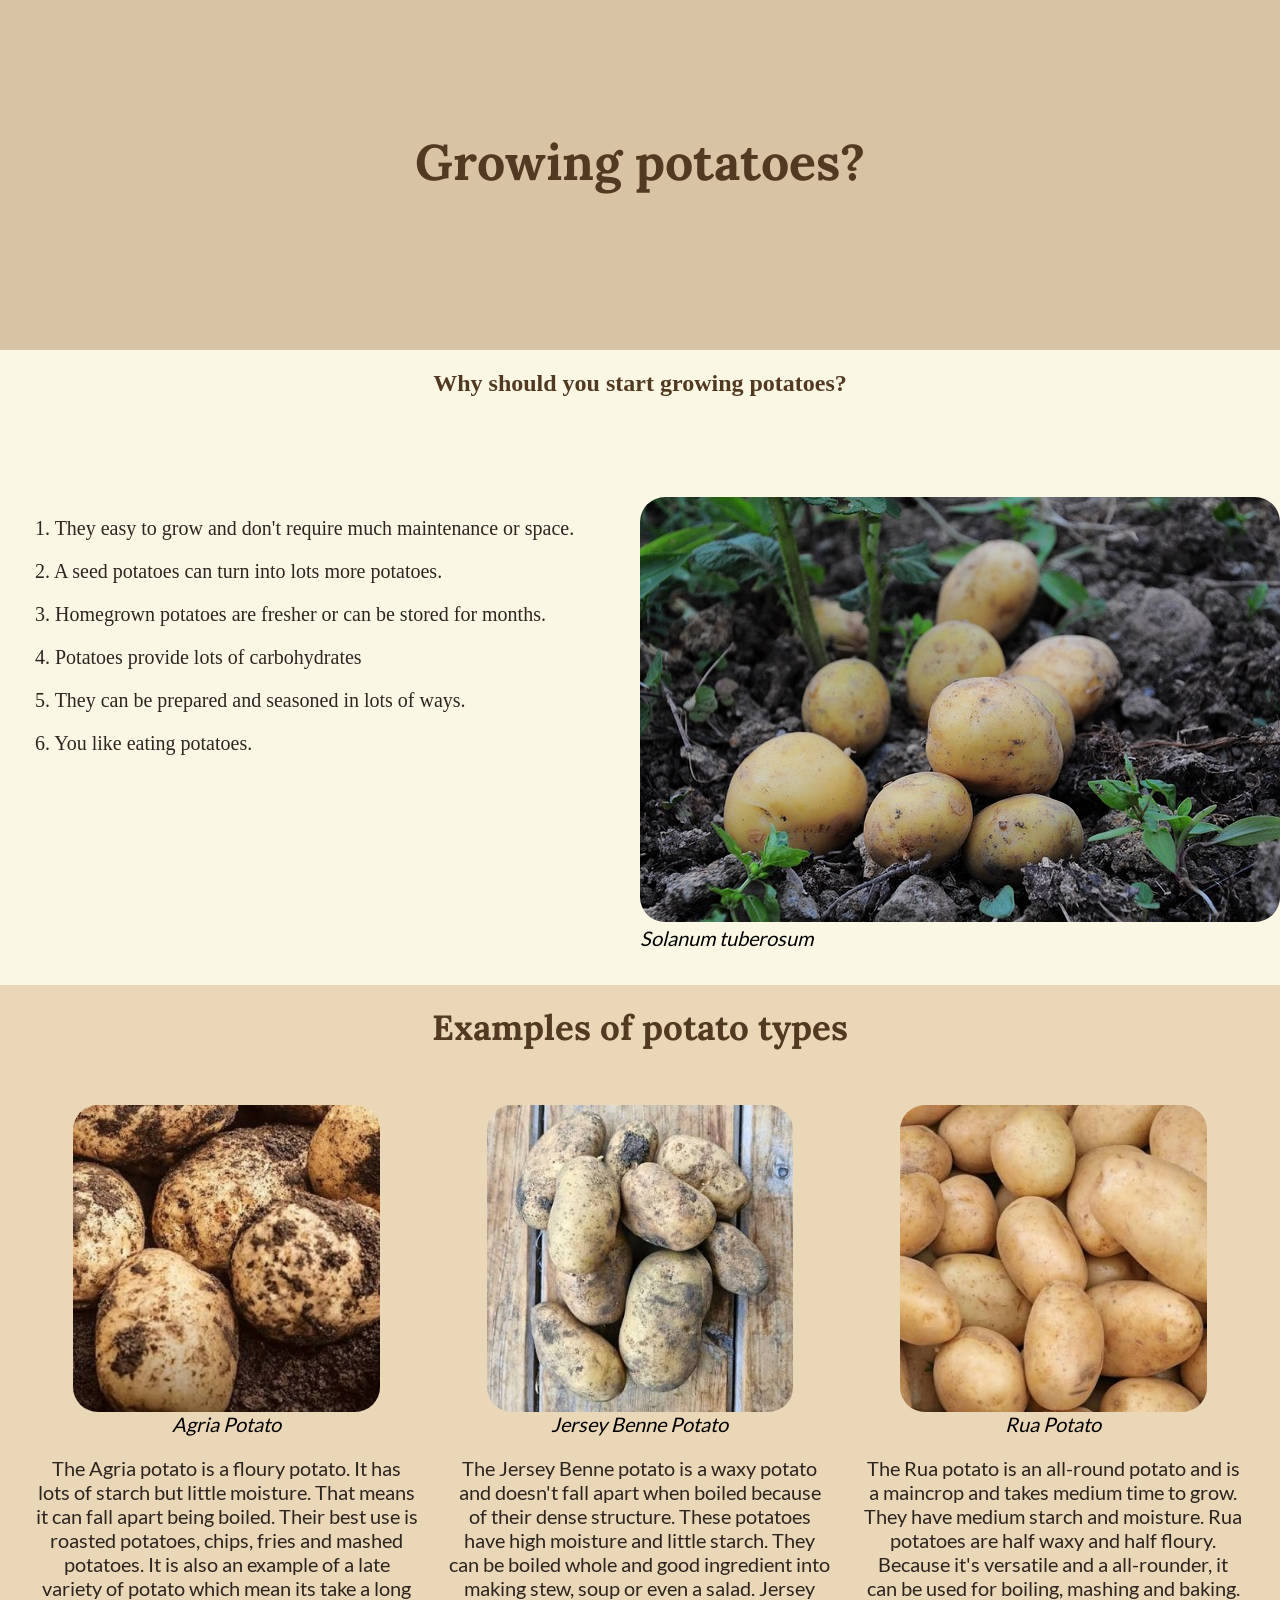
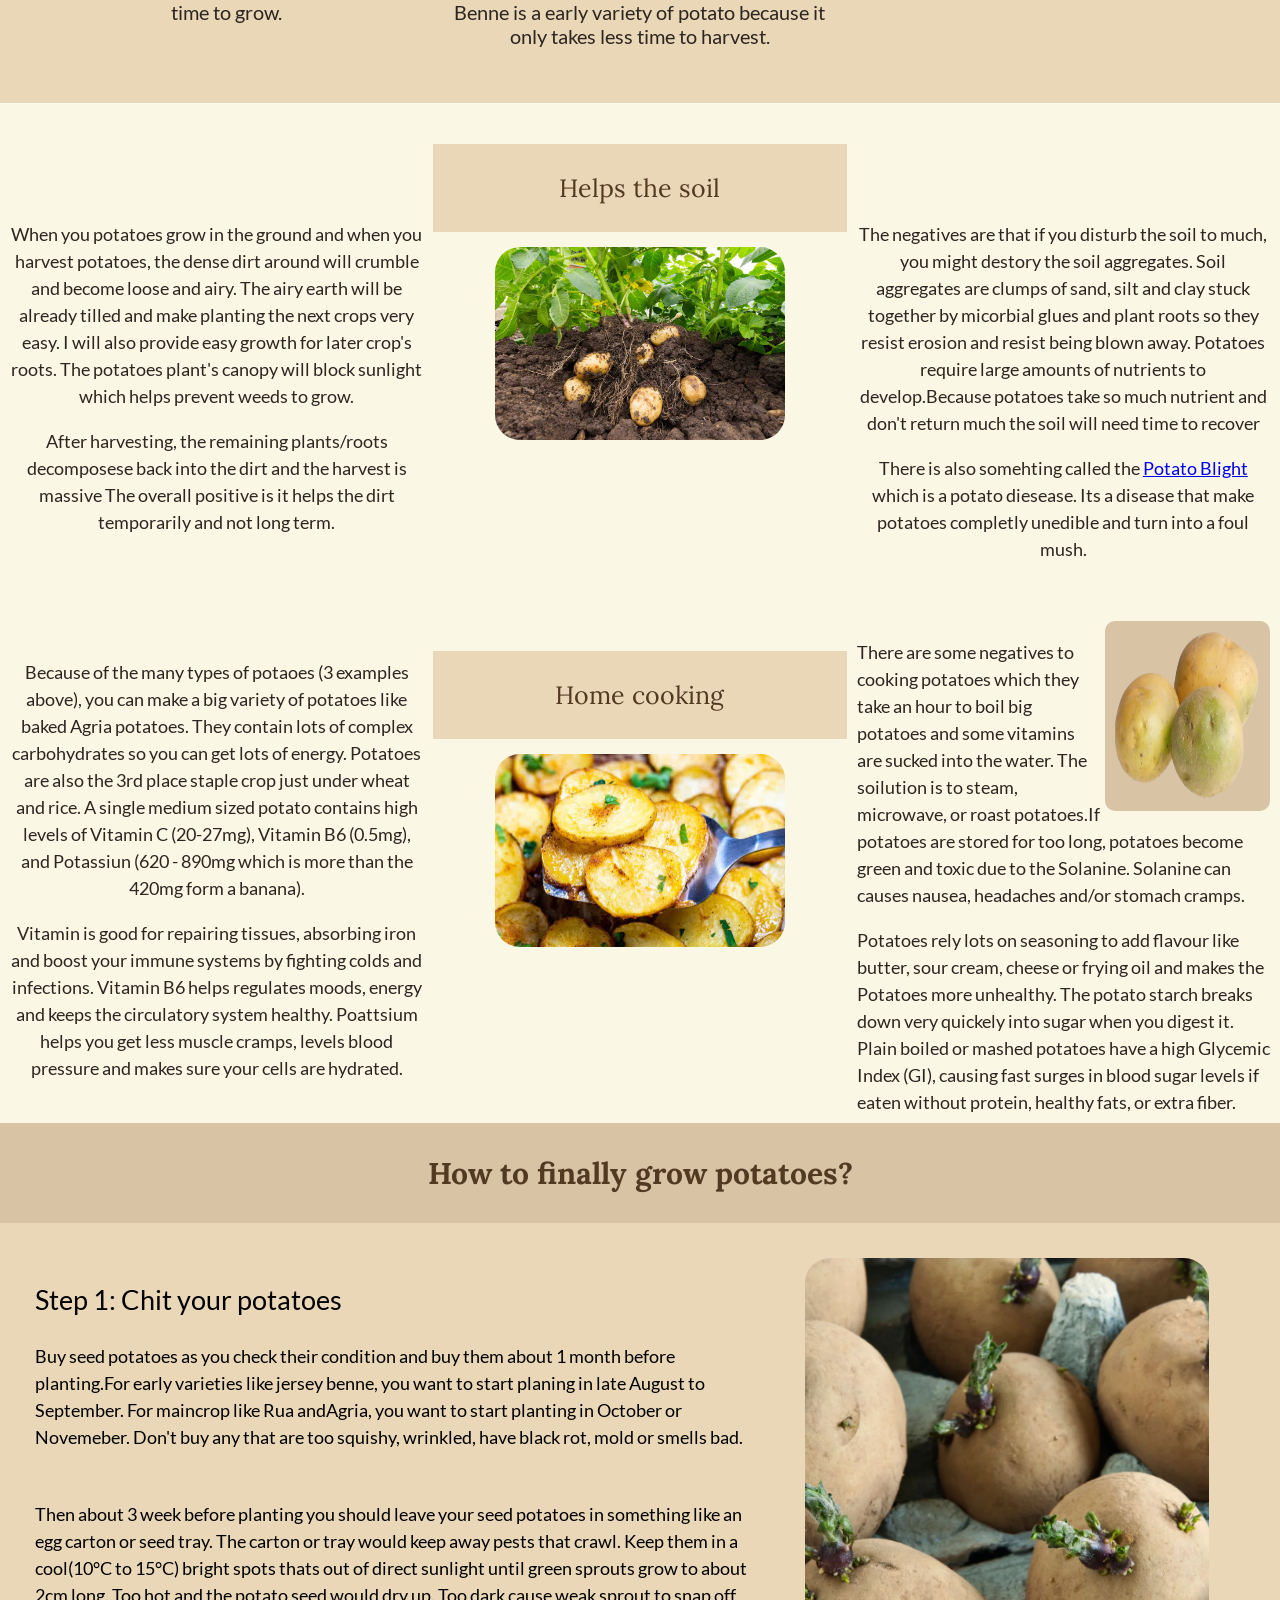
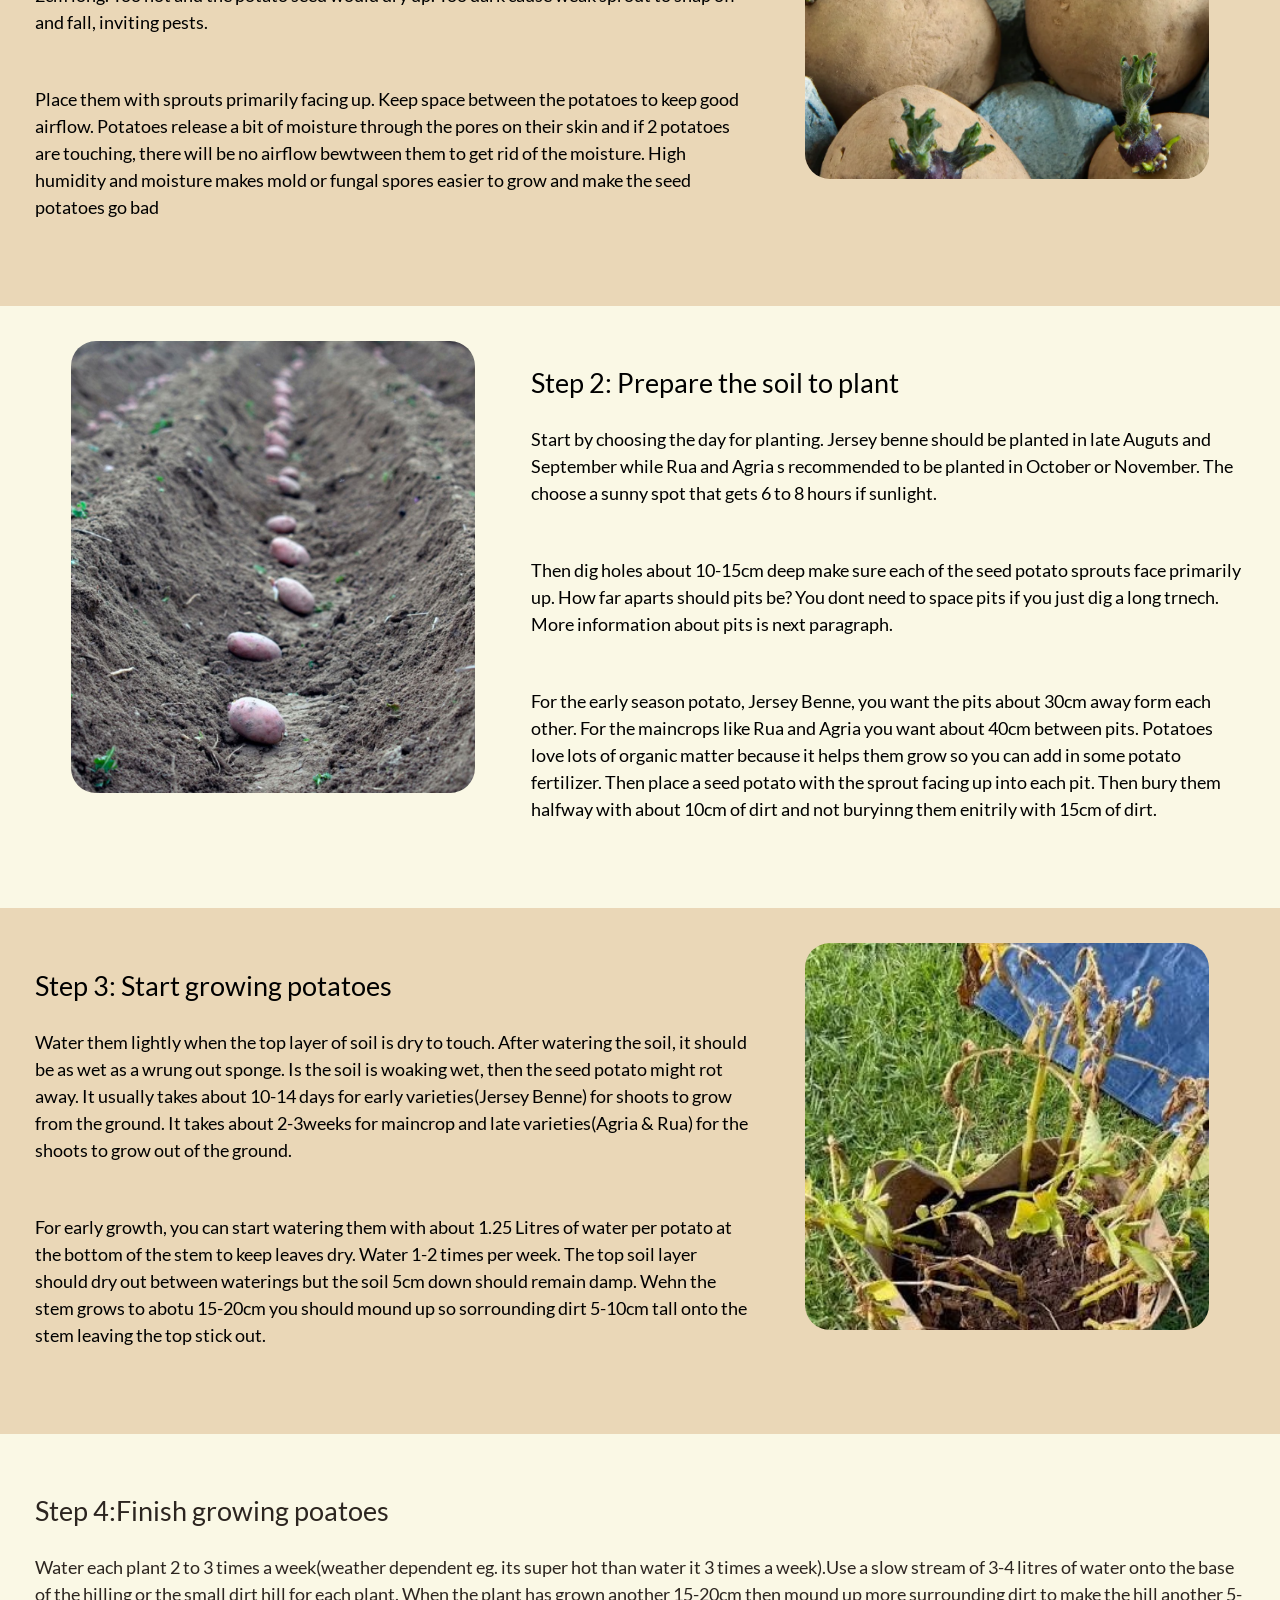
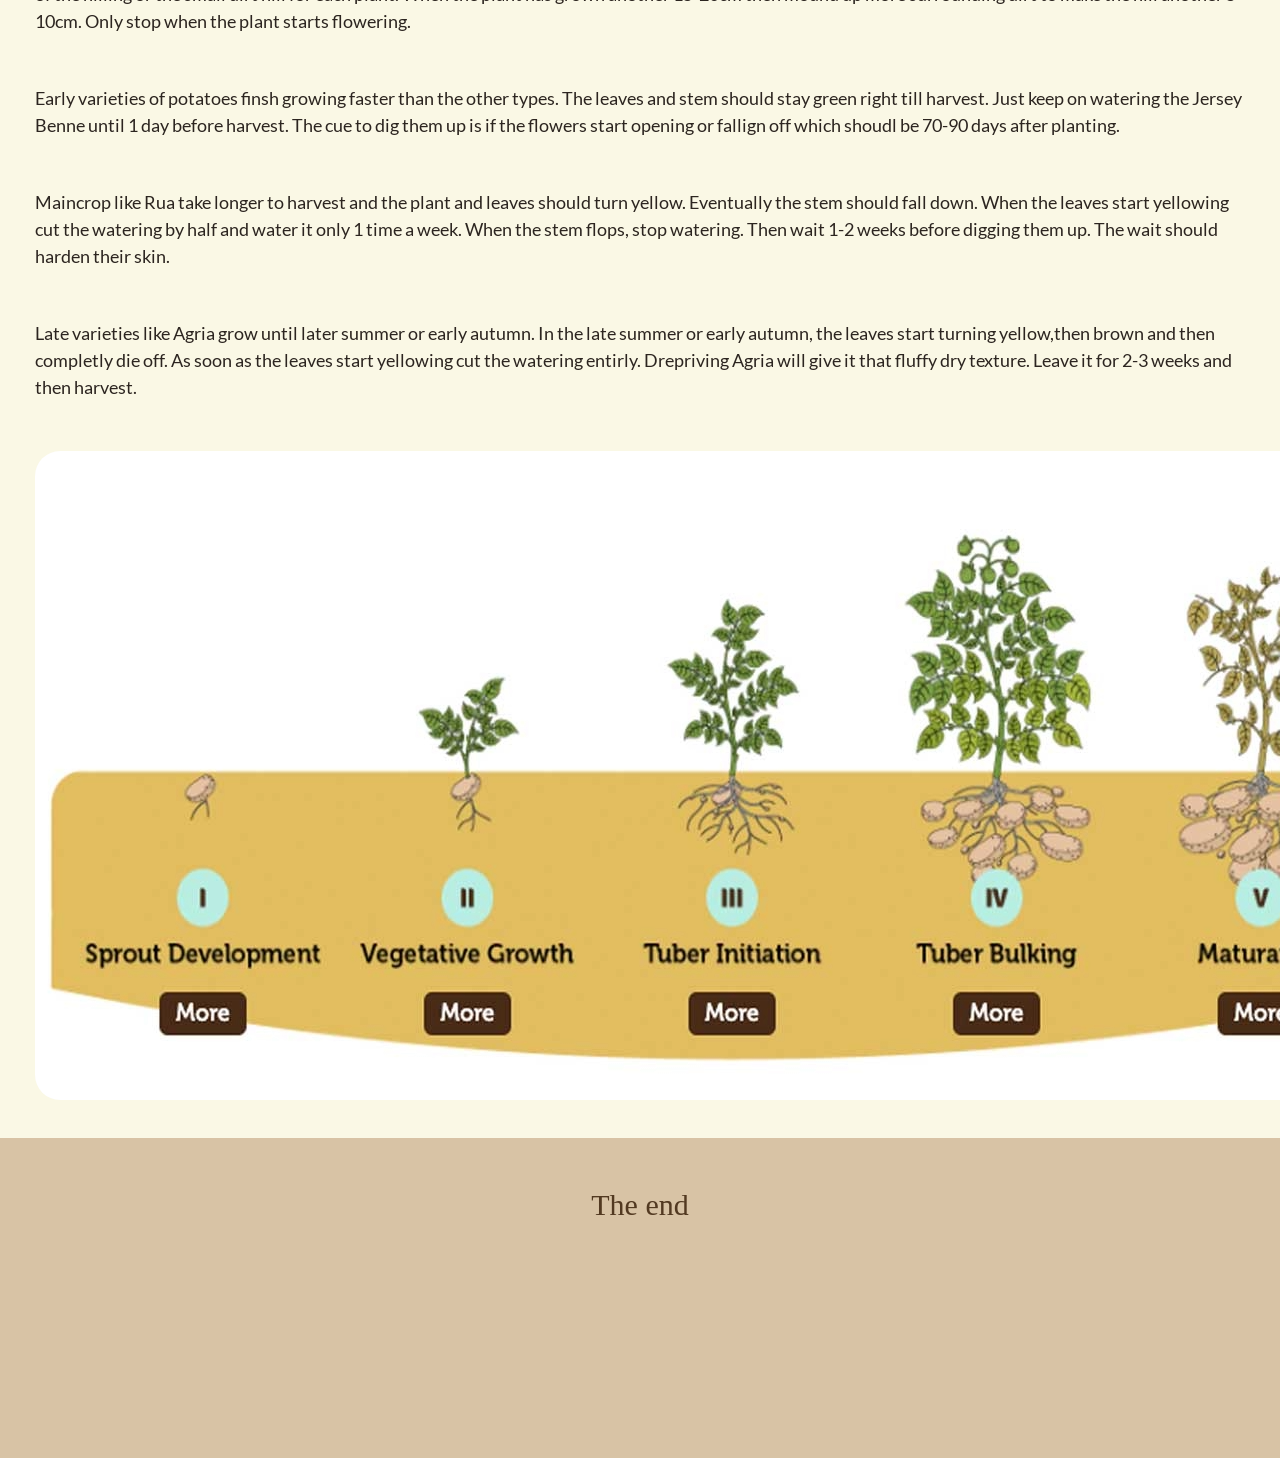
==== commit 0e7c4210: "Final touchs, fixing typos and unwanted lines." ====
--- a/Index.html
+++ b/Index.html
@@ -17,7 +17,7 @@
       <!--Two columns layout start-->
       <section class="intro">
         <div class="text-1">
-           <p>1. They easy to grow and don't require much maintenence or space.</p> 
+           <p>1. They easy to grow and don't require much maintenance or space.</p> 
            <p>2. A seed potatoes can turn into lots more potatoes. </p>
            <p>3. Homegrown potatoes are fresher or can be stored for months.</p>
            <p>4. Potatoes provide lots of carbohydrates</p>
@@ -43,19 +43,19 @@
       <div class="Potato-img">
       <img src="./Images/jersey-benne.jpg" alt="Jersey-Benne" class="grid-img">
             <div class="image-text">Jersey Benne Potato</div>
-      <p class="gridtext">The Jersey Benne potato is a waxy potato and doesn't fall apart when boiled because of there dense structure. These potatoes have high moisture and little starch. They can be boiled whole and good ingredient into making stew, soup or even a salad. Jersey Benne is a early variety of potato because it only takes less time to harvest.</p>
+      <p class="gridtext">The Jersey Benne potato is a waxy potato and doesn't fall apart when boiled because of their dense structure. These potatoes have high moisture and little starch. They can be boiled whole and good ingredient into making stew, soup or even a salad. Jersey Benne is a early variety of potato because it only takes less time to harvest.</p>
       </div>
       <div class="Potato-img">
       <img src="./Images/rua.jpg" alt="Rua" class="grid-img">
             <div class="image-text">Rua Potato</div>
-      <p class="gridtext">The Rua potato is an all-round potato and is a maincrop and takes medium time to grow. They have medium starch and moisture. Rua potatoes are half waxy and half floury. Because it's versitile and a all-rounder, it can be used for boiling, mashing and baking.</p>
+      <p class="gridtext">The Rua potato is an all-round potato and is a maincrop and takes medium time to grow. They have medium starch and moisture. Rua potatoes are half waxy and half floury. Because it's versatile and a all-rounder, it can be used for boiling, mashing and baking.</p>
       </div>
       </section>
       <!---Grid variation for uses of potatoes-->
       <section class="grid2">
         <div class="grid2-text">
-      <p>When you potatoes grow in the ground and when you harvest potatoes, the dense dirt around will crumble and become loose and airy. The airy earth will be already tilled and make planting the next crops very easy. I will also provid easy growth for later crop's roots. The potatoes plant's canopy will block sunlight which helps prevent weeds to grow. </p>
-      <p>After harvesting, the remaining plants/roots decomposese back into the dirt and the harvest is massive  The overall positive is it helps the dit temporarily and not long term.</p>
+      <p>When you potatoes grow in the ground and when you harvest potatoes, the dense dirt around will crumble and become loose and airy. The airy earth will be already tilled and make planting the next crops very easy. I will also provide easy growth for later crop's roots. The potatoes plant's canopy will block sunlight which helps prevent weeds to grow. </p>
+      <p>After harvesting, the remaining plants/roots decomposese back into the dirt and the harvest is massive  The overall positive is it helps the dirt temporarily and not long term.</p>
         </div>
         <div class="grid2-grid">
           <div class="titlebox">Helps the soil</div>
@@ -99,7 +99,7 @@
       </section>
       <section class="alt1">
         <div class="s1image">
-        <img src="./Images/intro-potato.jpg" alt="potato-garden" class="img">
+        <img src="./Images/Tremch.jpg" alt="potato-garden" class="img">
         </div>
         <div class="s1text">
           <h1>Step 2: Prepare the soil to plant</h1>
@@ -116,19 +116,20 @@
           <p class="T1"></p>
         </div>
         <div class="s1image">
-        <img src="./Images/intro-potato.jpg" alt="potato-garden" class="img">
+        <img src="./Images/harvestpng.png" alt="potato-garden" class="img">
         </div>
       </section>
-      <section class="alt1">
-        <div class="s1image">
-        <img src="./Images/intro-potato.jpg" alt="potato-garden" class="img">
-        </div>
+      <section class="alt3">
         <div class="s1text">
           <h1>Step 4:Finish growing poatoes</h1>
           <p class="T1">Water each plant 2 to 3 times a week(weather dependent eg. its super hot than water it 3 times a week).Use a slow stream of 3-4 litres of water onto the base of the hilling or the small dirt hill for each plant. When the plant has grown another 15-20cm then mound up more surrounding dirt to make the hill another 5-10cm. Only stop when the plant starts flowering. </p>
-          <p class="T1">Early varieties of potatoes finsh growing faster than the other types. The leaves and stem should stay green right till harvest. Just keep on watering the Jersey Benne until 1 day before harvest. The cue to dig them up is if the flowers start opening or fallign off whcih shoudl be 70-90 days after planting. </p>
-          <p class="T1">Maincrop like Rua take longer to harvest and the plant and leaves should turn yellow. Eventually the stem should fall down. When the leaves start yellowing cut the watering by half and water it only 1 time a week. When the stem flops, stop watering. Then wait 7-10 days before digging them up. The wait should harden their skin.</p>
-          <p class="T1">Late varieties like Agria grow until later summer or early autumn. In the late summer or early autumn, the leaves start turning yellow,then brown and then completly die off. As soon as the leaves start yellowing cut the watering entirly. Drepriving Agria will give it that fluffy dry texture.</p>
+          <p class="T1">Early varieties of potatoes finsh growing faster than the other types. The leaves and stem should stay green right till harvest. Just keep on watering the Jersey Benne until 1 day before harvest. The cue to dig them up is if the flowers start opening or fallign off which shoudl be 70-90 days after planting. </p>
+          <p class="T1">Maincrop like Rua take longer to harvest and the plant and leaves should turn yellow. Eventually the stem should fall down. When the leaves start yellowing cut the watering by half and water it only 1 time a week. When the stem flops, stop watering. Then wait 1-2 weeks before digging them up. The wait should harden their skin.</p>
+          <p class="T1">Late varieties like Agria grow until later summer or early autumn. In the late summer or early autumn, the leaves start turning yellow,then brown and then completly die off. As soon as the leaves start yellowing cut the watering entirly. Drepriving Agria will give it that fluffy dry texture. Leave it for 2-3 weeks and then harvest. </p>
         </div>
+        <img src="./Images/growth.jpg" alt="growth-diagram" class="img">
+      </section>
+      <section class="end">
+        <p>The end</p class="end-text">
       </section>
 </body>
--- a/Style.css
+++ b/Style.css
@@ -24,7 +24,7 @@
 .header{
     color: #523921;
     text-align: center;
-    transform: translateY(130px); /*this will move the header text down*/
+    transform: translateY(130px); /*this will move the header text down the y axis*/
     font-size: 50px;
     font-family:"Lora-Local", serif;
     margin-top: 0px;
@@ -46,6 +46,8 @@
 .img{
     border-radius: 25px;
 }
+
+
 .text-1{
     font-size: 20px;
     color:#2C2520;
@@ -81,7 +83,7 @@
 
 .gridtext{
     font-size: 20px;
-    font-family: "Lota-Local, serif";
+    font-family: "Lota-Local", serif;
     color: #2C2520;
 }
 
@@ -116,7 +118,7 @@
     color: #2C2520;
     line-height: 1.5;
     font-size: 18px;
-    transform: translateY(100px);
+    transform: translateY(100px); 
 }
 
 
@@ -214,14 +216,13 @@
 .s1image{
     display: flex;
     justify-content: center;
-    align-items: center;
+    overflow: hidden;
 }
 
 .s1image img{
     width: 85%;
     height: 85%;
-    object-fit: contain; 
-    align-items: center;
+    object-fit: cover; 
     border-radius: 25px;
 }
 
@@ -233,4 +234,28 @@
 
 .T1{
     margin-bottom: 50px;
-}+}
+
+.alt3{
+    min-height: 200px;
+    padding: 35px;
+    color:#2C2520;
+    font-family: "Lota-Local", serif;
+}
+
+.img-gram{
+    width: 50%;
+    height: 50%;
+}
+
+
+.end{
+    height: 300px;
+    background: #D8C3A5;
+    color:#523921;
+    text-align: center;
+    font-size:  30px;
+    padding-top: 20px; /* creates extra space above the text*/
+}
+
+
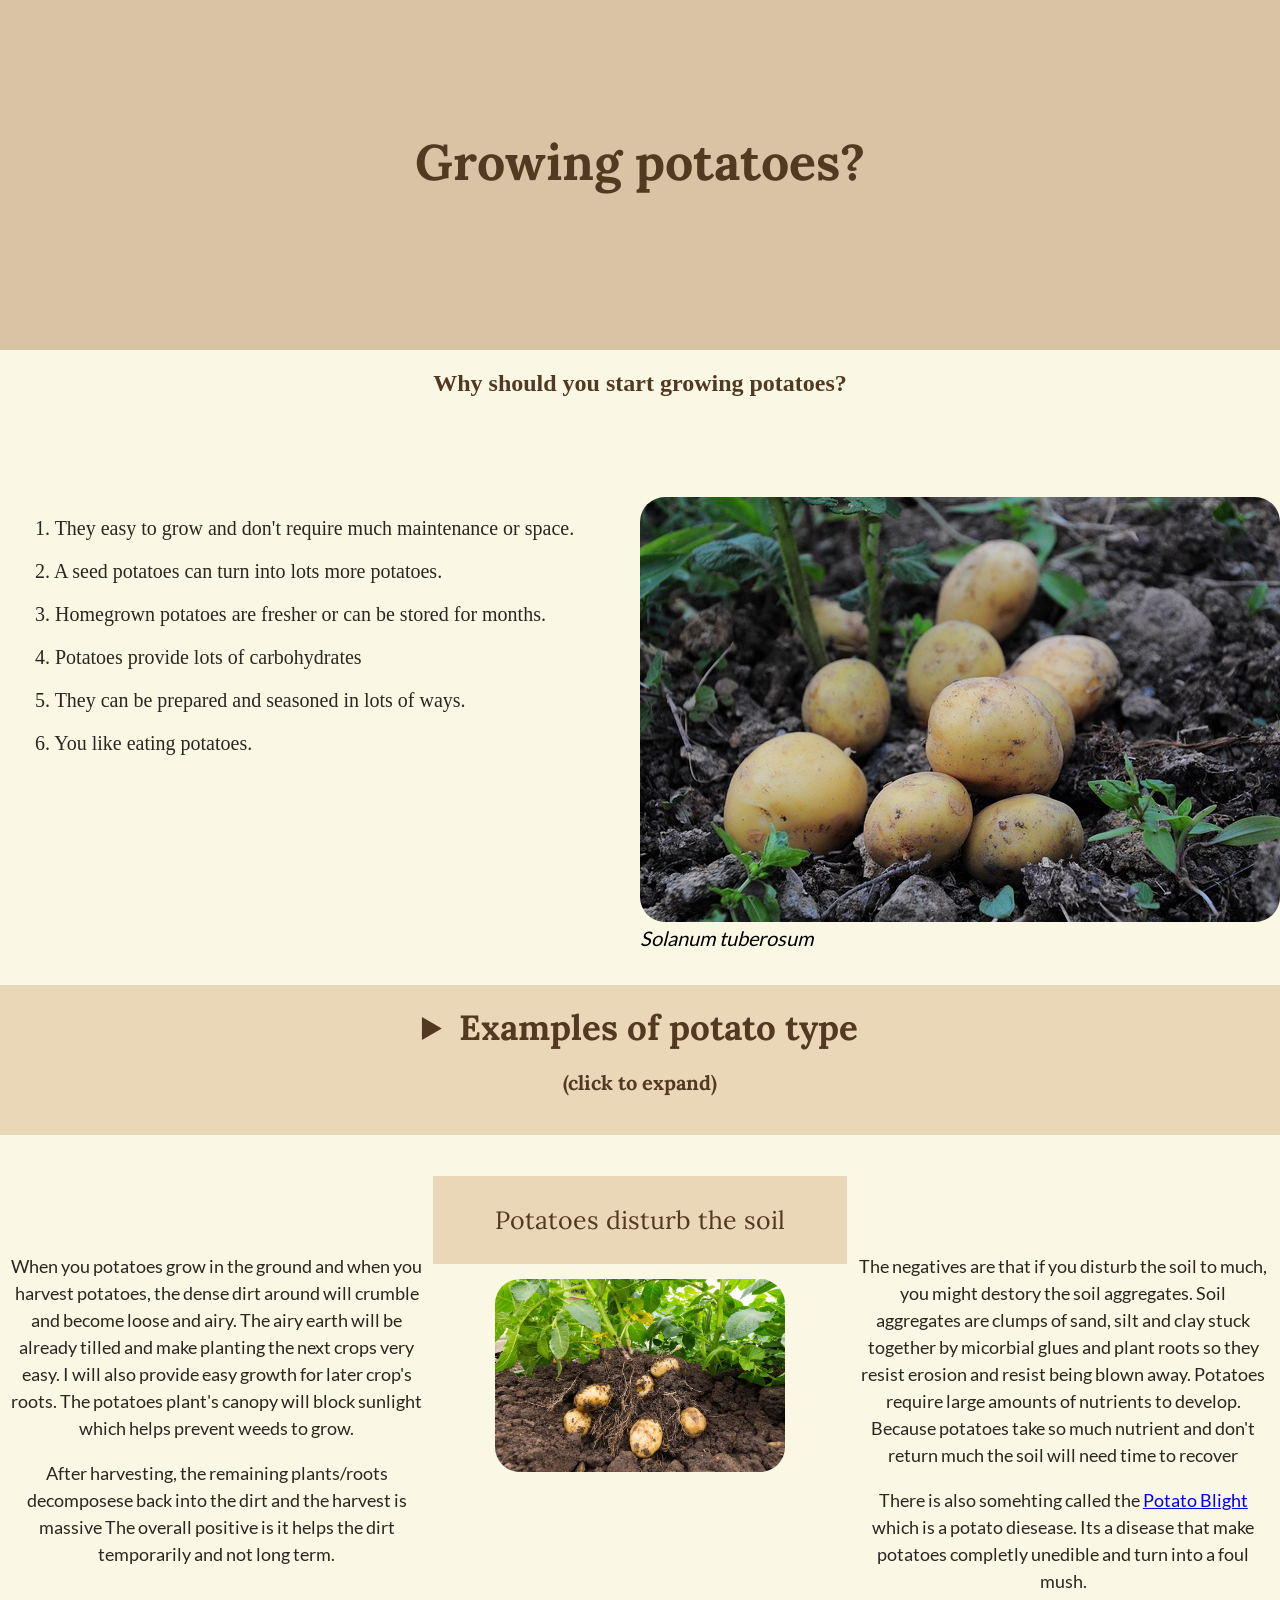
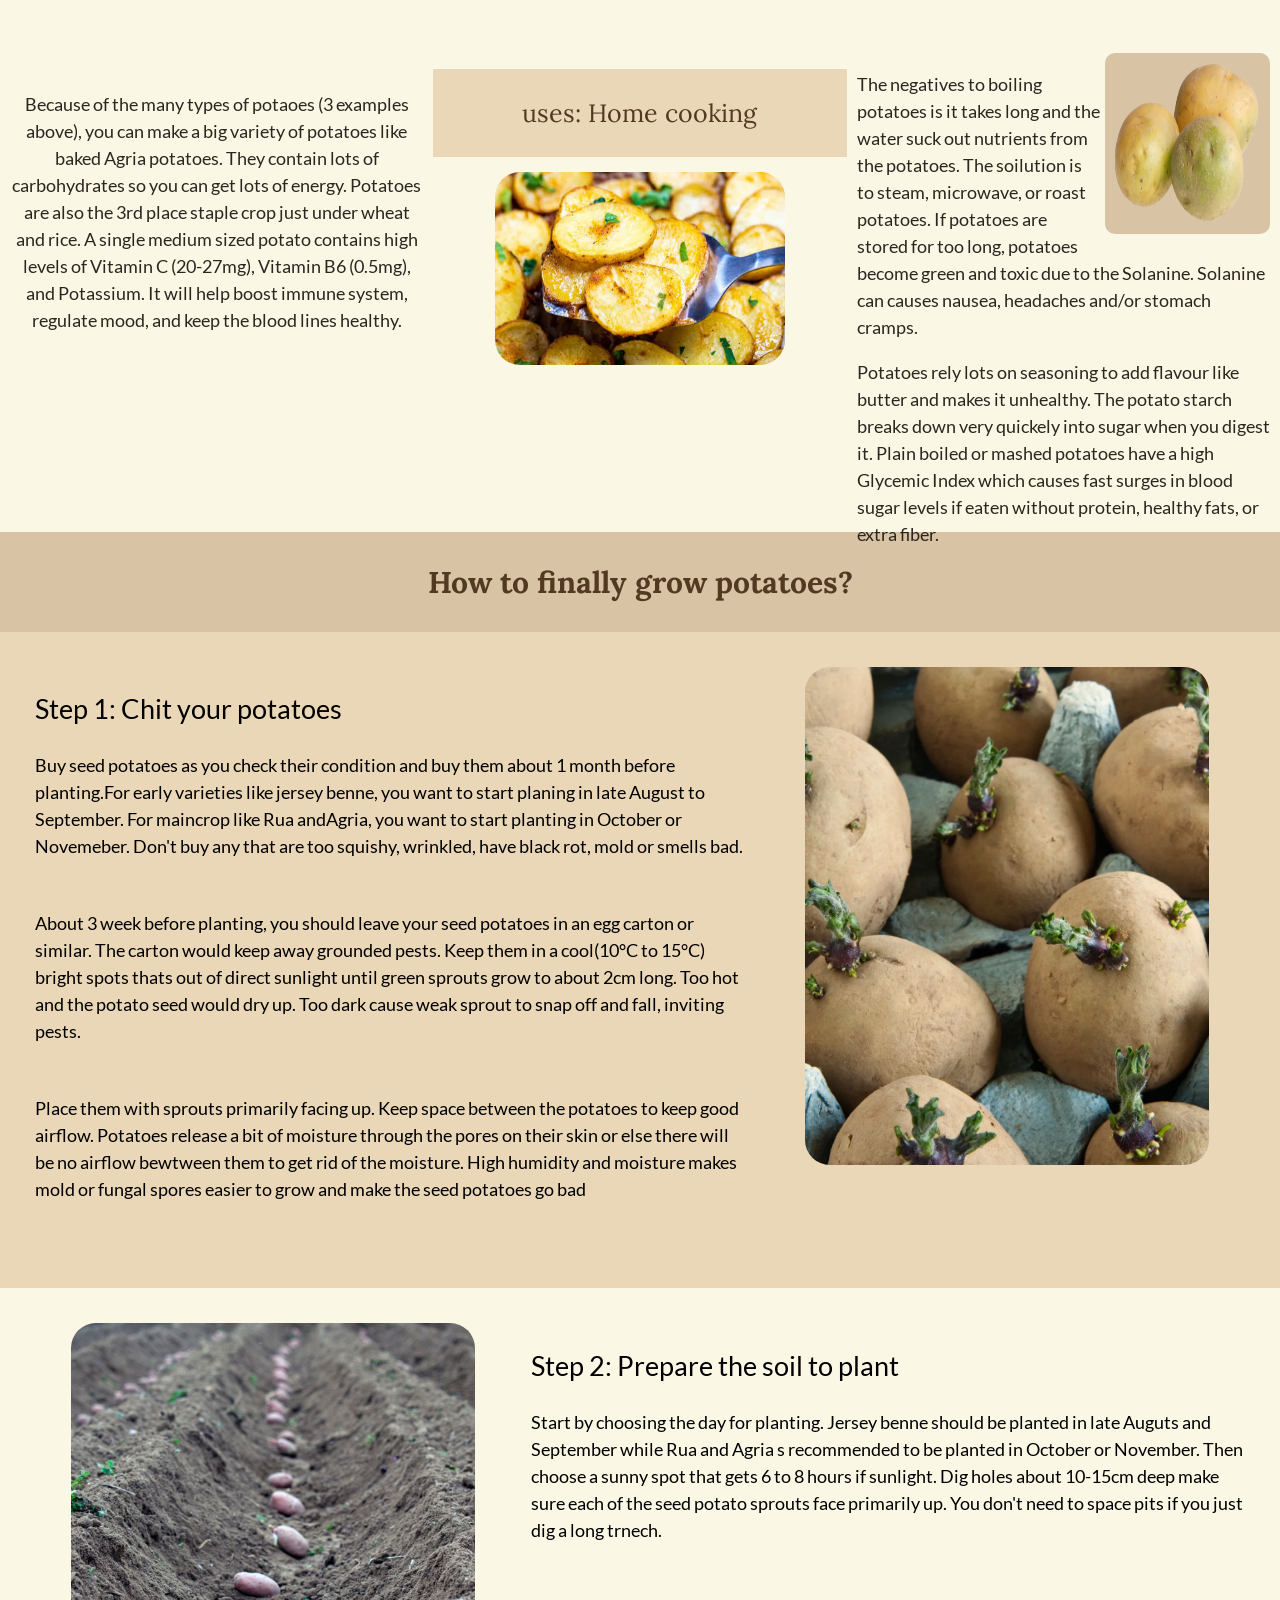
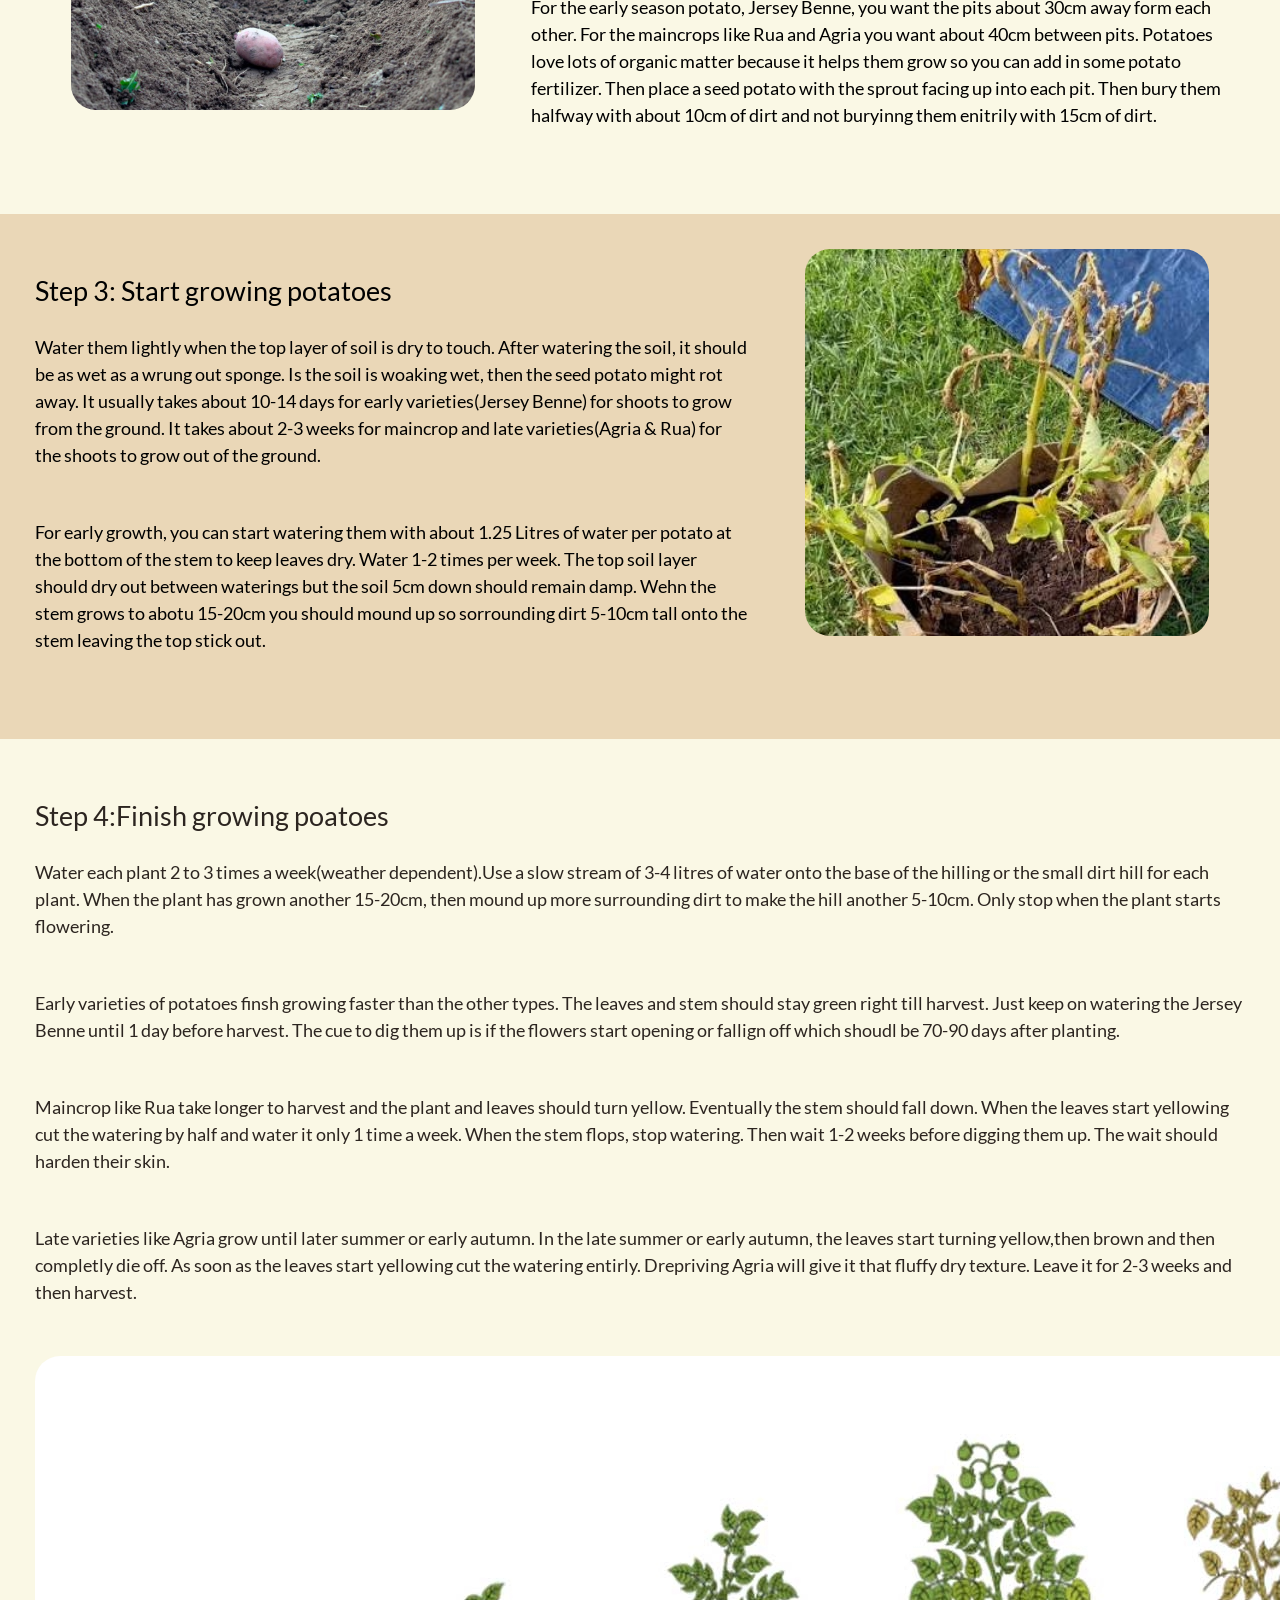
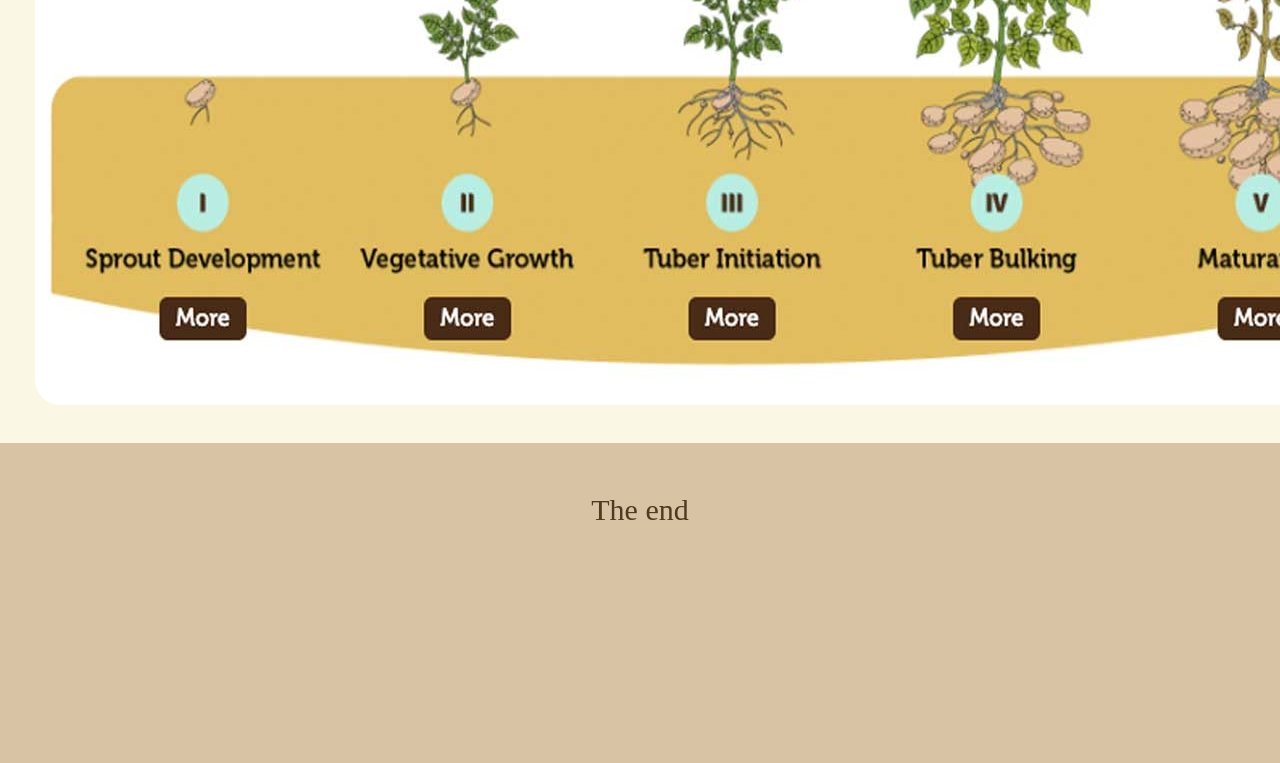
==== commit a3afd996: "Polished and done" ====
--- a/Index.html
+++ b/Index.html
@@ -16,7 +16,7 @@
         </h2>
       <!--Two columns layout start-->
       <section class="intro">
-        <div class="text-1">
+        <div class="text-1"> 
            <p>1. They easy to grow and don't require much maintenance or space.</p> 
            <p>2. A seed potatoes can turn into lots more potatoes. </p>
            <p>3. Homegrown potatoes are fresher or can be stored for months.</p>
@@ -30,9 +30,8 @@
         </div>
       </section>
       <!---grid heading-->
-      <section class="gridhead">
-        Examples of potato types
-      </section>
+      <details>
+      <summary class="gridhead">Examples of potato type<H3 class='extra'>(click to expand)</H3></summary>
       <!---A grid layout of Potato types-->
       <section class="grid">
       <div class="Potato-img">
@@ -51,6 +50,7 @@
       <p class="gridtext">The Rua potato is an all-round potato and is a maincrop and takes medium time to grow. They have medium starch and moisture. Rua potatoes are half waxy and half floury. Because it's versatile and a all-rounder, it can be used for boiling, mashing and baking.</p>
       </div>
       </section>
+      </details>
       <!---Grid variation for uses of potatoes-->
       <section class="grid2">
         <div class="grid2-text">
@@ -58,25 +58,23 @@
       <p>After harvesting, the remaining plants/roots decomposese back into the dirt and the harvest is massive  The overall positive is it helps the dirt temporarily and not long term.</p>
         </div>
         <div class="grid2-grid">
-          <div class="titlebox">Helps the soil</div>
+          <div class="titlebox">Potatoes disturb the soil</div>
           <img src="./Images/potato-soil.jpg" alt="Potato in soil" class="grid2-img">
         </div>
           <div class="grid2-text">
-      <p>The negatives are that if you disturb the soil to much, you might destory the soil aggregates. Soil aggregates are clumps of sand, silt and clay stuck together by micorbial glues and plant roots so they resist erosion and resist being blown away. Potatoes require large amounts of nutrients to develop.Because potatoes take so much nutrient and don't return much the soil will need time to recover</p> 
+      <p>The negatives are that if you disturb the soil to much, you might destory the soil aggregates. Soil aggregates are clumps of sand, silt and clay stuck together by micorbial glues and plant roots so they resist erosion and resist being blown away. Potatoes require large amounts of nutrients to develop. Because potatoes take so much nutrient and don't return much the soil will need time to recover</p> 
       <p>There is also somehting called the <a href="info.html">Potato Blight</a> which is a potato diesease. Its a disease that make potatoes completly unedible and turn into a foul mush.</p> 
         </div>
           <div class="grid2-text3">
-      <p>Because of the many types of potaoes (3 examples above), you can make a big variety of potatoes like baked Agria potatoes. They contain lots of complex carbohydrates so you can get lots of energy. Potatoes are also the 3rd place staple crop just under wheat and rice. A single medium sized potato contains high levels of Vitamin C (20-27mg), Vitamin B6 (0.5mg), and Potassiun (620 - 890mg which is more than the 420mg form a banana).</p>
-      <p> Vitamin is good for repairing tissues, absorbing iron and boost your immune systems by fighting colds and infections. Vitamin B6 helps regulates moods, energy and keeps the circulatory system healthy.  Poattsium helps you get less muscle cramps, levels blood pressure and makes sure your cells are hydrated.</p>
+      <p>Because of the many types of potaoes (3 examples above), you can make a big variety of potatoes like baked Agria potatoes. They contain lots of carbohydrates so you can get lots of energy. Potatoes are also the 3rd place staple crop just under wheat and rice. A single medium sized potato contains high levels of Vitamin C (20-27mg), Vitamin B6 (0.5mg), and Potassium. It will help boost immune system, regulate mood, and keep the blood lines healthy. </p>
         </div>
         <div class="grid2-grid">
-          <div class="titlebox">Home cooking</div>
+          <div class="titlebox">uses: Home cooking</div>
           <img src="./Images/baked-potato.jpg" alt="Baked-potato" class="grid2-img">
         </div>
         <div class="grid2-text4"><img src="./Images/green-potato.jpg" alt="green-potato" class="grid2-img4">
-      <p>There are some negatives to cooking potatoes which they take an hour to boil big potatoes and some vitamins are sucked into the water. The soilution is to steam, microwave, or roast potatoes.If potatoes are stored for too long, potatoes become green and toxic due to the Solanine. Solanine can causes nausea, headaches and/or stomach cramps.</p>
-      
-      <p>Potatoes rely lots on seasoning to add flavour like butter, sour cream, cheese or frying oil and makes the Potatoes more unhealthy. The potato starch breaks down very quickely into sugar when you digest it. Plain boiled or mashed potatoes have a high Glycemic Index (GI), causing fast surges in blood sugar levels if eaten without protein, healthy fats, or extra fiber. </p>
+      <p>The negatives to boiling potatoes is it takes long and the water suck out nutrients from the potatoes. The soilution is to steam, microwave, or roast potatoes. If potatoes are stored for too long, potatoes become green and toxic due to the Solanine. Solanine can causes nausea, headaches and/or stomach cramps.</p>
+      <p>Potatoes rely lots on seasoning to add flavour like butter and makes it unhealthy. The potato starch breaks down very quickely into sugar when you digest it. Plain boiled or mashed potatoes have a high Glycemic Index which causes fast surges in blood sugar levels if eaten without protein, healthy fats, or extra fiber.</p>
         </div>
       </section>
       <!---The first sub header banner-->
@@ -90,8 +88,8 @@
         <div class="s1text">
           <h1>Step 1: Chit your potatoes</h1>
           <p class="T1">Buy seed potatoes as you check their condition and buy them about 1 month before planting.For early varieties like jersey benne, you want to start planing in late August to September. For maincrop like Rua andAgria, you want to start planting in October or Novemeber. Don't buy any that are too squishy, wrinkled, have black rot, mold or smells bad.</p>
-          <p class="T1">Then about 3 week before planting you should leave your seed potatoes in something like an egg carton or seed tray. The carton or tray would keep away pests that crawl. Keep them in a cool(10°C to 15°C) bright spots thats out of direct sunlight until green sprouts grow to about 2cm long. Too hot and the potato seed would dry up. Too dark cause weak sprout to snap off and fall, inviting pests.</p>
-          <p class="T1"> Place them with sprouts primarily facing up. Keep space between the potatoes to keep good airflow. Potatoes release a bit of moisture through the pores on their skin and if 2 potatoes are touching, there will be no airflow bewtween them to get rid of the moisture. High humidity and moisture makes mold or fungal spores easier to grow and make the seed potatoes go bad</p>
+          <p class="T1">About 3 week before planting, you should leave your seed potatoes in an egg carton or similar. The carton would keep away grounded pests. Keep them in a cool(10°C to 15°C) bright spots thats out of direct sunlight until green sprouts grow to about 2cm long. Too hot and the potato seed would dry up. Too dark cause weak sprout to snap off and fall, inviting pests.</p>
+          <p class="T1"> Place them with sprouts primarily facing up. Keep space between the potatoes to keep good airflow. Potatoes release a bit of moisture through the pores on their skin or else there will be no airflow bewtween them to get rid of the moisture. High humidity and moisture makes mold or fungal spores easier to grow and make the seed potatoes go bad</p>
         </div>
         <div class="s1image">
         <img src="./Images/chit-potatoes.jpg" alt="potato-garden" class="img">
@@ -103,15 +101,14 @@
         </div>
         <div class="s1text">
           <h1>Step 2: Prepare the soil to plant</h1>
-          <p class="T1">Start by choosing the day for planting. Jersey benne should be planted in late Auguts and September while Rua and Agria s recommended to be planted in October or November. The choose a sunny spot that gets 6 to 8 hours if sunlight.</p>
-          <p class="T1">Then dig holes about 10-15cm deep make sure each of the seed potato sprouts face primarily up. How far aparts should pits be? You dont need to space pits if you just dig a long trnech. More information about pits is next paragraph.</p>
+          <p class="T1">Start by choosing the day for planting. Jersey benne should be planted in late Auguts and September while Rua and Agria s recommended to be planted in October or November. Then choose a sunny spot that gets 6 to 8 hours if sunlight. Dig holes about 10-15cm deep make sure each of the seed potato sprouts face primarily up. You don't need to space pits if you just dig a long trnech.</p>
           <p class="T1">For the early season potato, Jersey Benne, you want the pits about 30cm away form each other. For the maincrops like Rua and Agria you want about 40cm between pits. Potatoes love lots of organic matter because it helps them grow so you can add in some potato fertilizer. Then place a seed potato with the sprout facing up into each pit. Then bury them halfway with about 10cm of dirt and not buryinng them enitrily with 15cm of dirt.</p>
         </div>
       </section>
       <section class="alt2">
         <div class="s1text">
           <h1>Step 3: Start growing potatoes</h1>
-          <p class="T1">Water them lightly when the top layer of soil is dry to touch. After watering the soil, it should be as wet as a wrung out sponge. Is the soil is woaking wet, then the seed potato might rot away. It usually takes about 10-14 days for early varieties(Jersey Benne) for shoots to grow from the ground. It takes about 2-3weeks for maincrop and late varieties(Agria & Rua) for the shoots to grow out of the ground.</p>
+          <p class="T1">Water them lightly when the top layer of soil is dry to touch. After watering the soil, it should be as wet as a wrung out sponge. Is the soil is woaking wet, then the seed potato might rot away. It usually takes about 10-14 days for early varieties(Jersey Benne) for shoots to grow from the ground. It takes about 2-3 weeks for maincrop and late varieties(Agria & Rua) for the shoots to grow out of the ground.</p>
           <p class="T1">For early growth, you can start watering them with about 1.25 Litres of water per potato at the bottom of the stem to keep leaves dry. Water 1-2 times per week. The top soil layer should dry out between waterings but the soil 5cm down should remain damp. Wehn the stem grows to abotu 15-20cm you should mound up so sorrounding dirt 5-10cm tall onto the stem leaving the top stick out.</p>
           <p class="T1"></p>
         </div>
@@ -122,7 +119,7 @@
       <section class="alt3">
         <div class="s1text">
           <h1>Step 4:Finish growing poatoes</h1>
-          <p class="T1">Water each plant 2 to 3 times a week(weather dependent eg. its super hot than water it 3 times a week).Use a slow stream of 3-4 litres of water onto the base of the hilling or the small dirt hill for each plant. When the plant has grown another 15-20cm then mound up more surrounding dirt to make the hill another 5-10cm. Only stop when the plant starts flowering. </p>
+          <p class="T1">Water each plant 2 to 3 times a week(weather dependent).Use a slow stream of 3-4 litres of water onto the base of the hilling or the small dirt hill for each plant. When the plant has grown another 15-20cm, then mound up more surrounding dirt to make the hill another 5-10cm. Only stop when the plant starts flowering. </p>
           <p class="T1">Early varieties of potatoes finsh growing faster than the other types. The leaves and stem should stay green right till harvest. Just keep on watering the Jersey Benne until 1 day before harvest. The cue to dig them up is if the flowers start opening or fallign off which shoudl be 70-90 days after planting. </p>
           <p class="T1">Maincrop like Rua take longer to harvest and the plant and leaves should turn yellow. Eventually the stem should fall down. When the leaves start yellowing cut the watering by half and water it only 1 time a week. When the stem flops, stop watering. Then wait 1-2 weeks before digging them up. The wait should harden their skin.</p>
           <p class="T1">Late varieties like Agria grow until later summer or early autumn. In the late summer or early autumn, the leaves start turning yellow,then brown and then completly die off. As soon as the leaves start yellowing cut the watering entirly. Drepriving Agria will give it that fluffy dry texture. Leave it for 2-3 weeks and then harvest. </p>
--- a/Style.css
+++ b/Style.css
@@ -72,7 +72,7 @@
 .grid{
     display: grid;
     grid-template-columns: 1fr 1fr 1fr;
-    padding: 35px;
+    padding: 20px 20px 10px 20px;
     gap: 30px;
     min-height: 300px;
     background-color: #EAD7B7;
@@ -110,6 +110,12 @@
     margin-left: 10px;
     margin-right: 10px;
     margin-bottom: 20px;
+}
+
+.extra{
+    font: "Local-Lato", serif;
+    color: #523921;
+    font-size: 20px;
 }
 
 .grid2-text{
